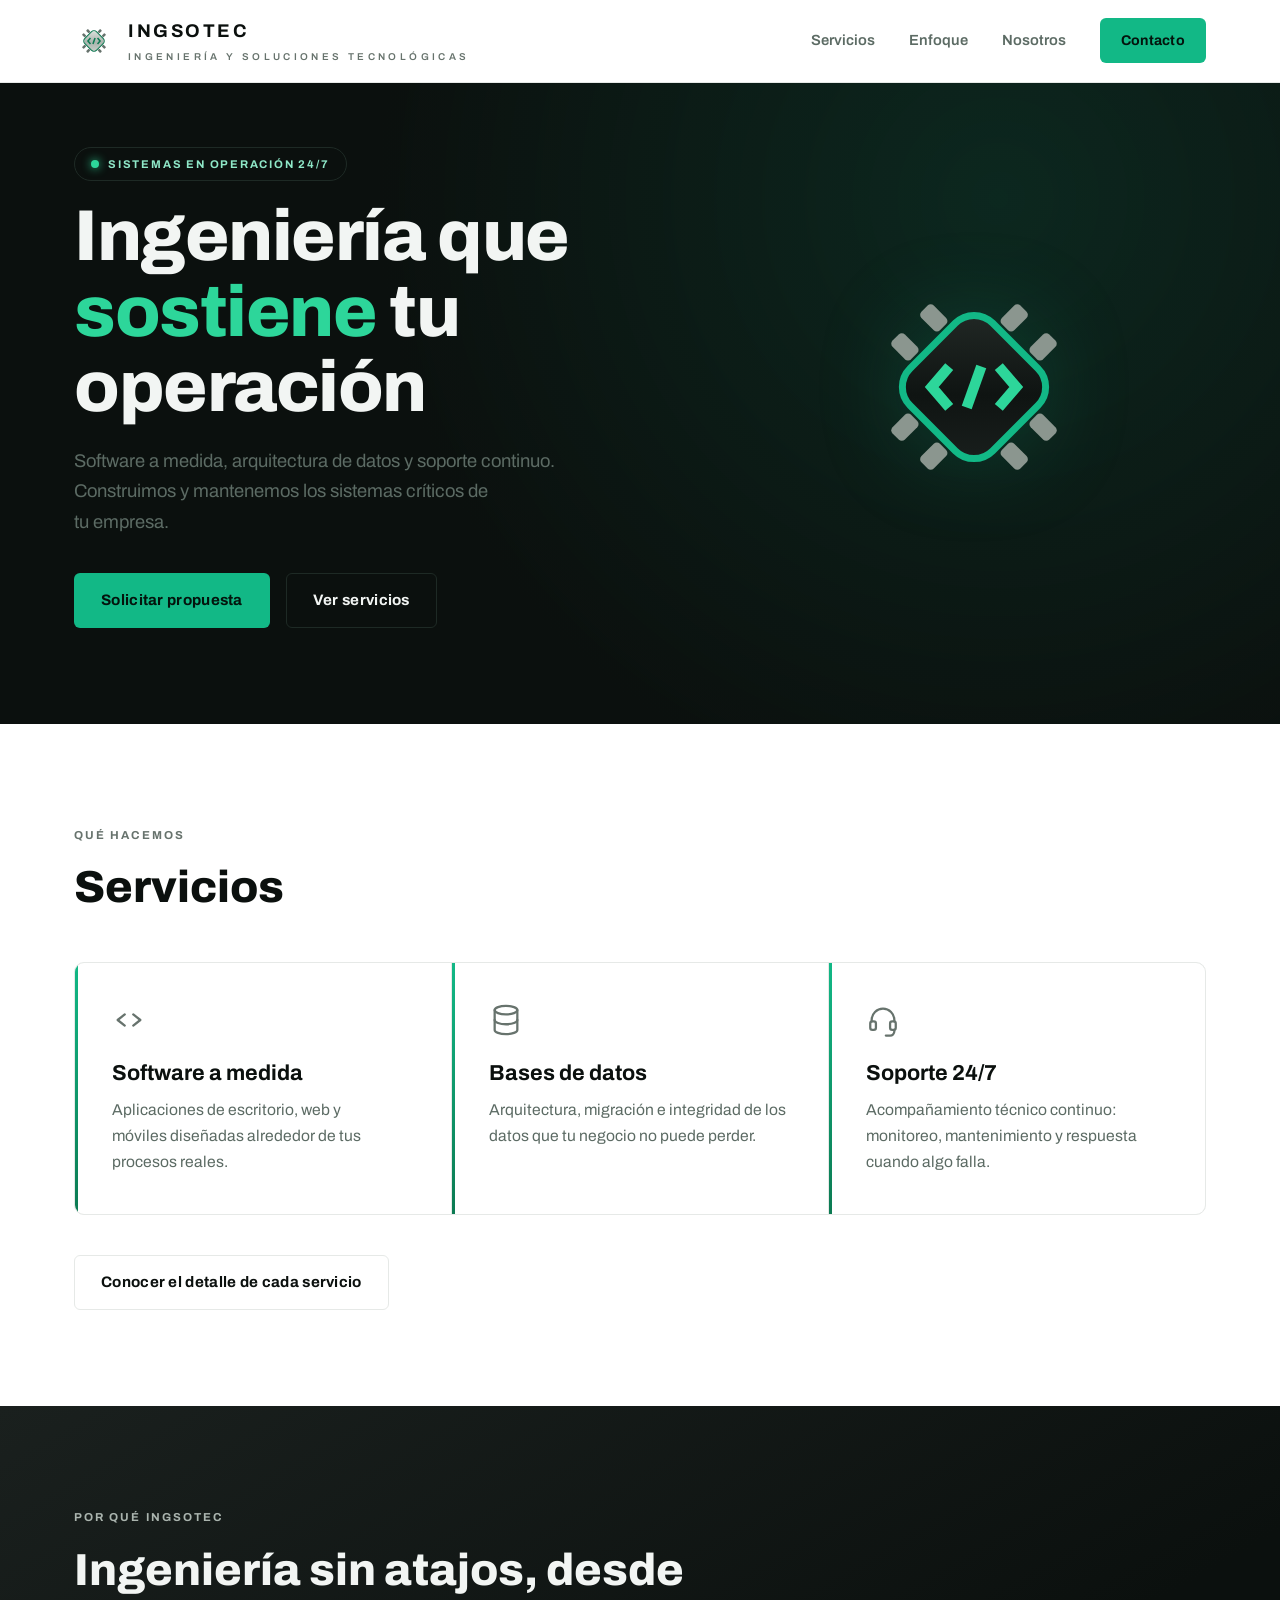
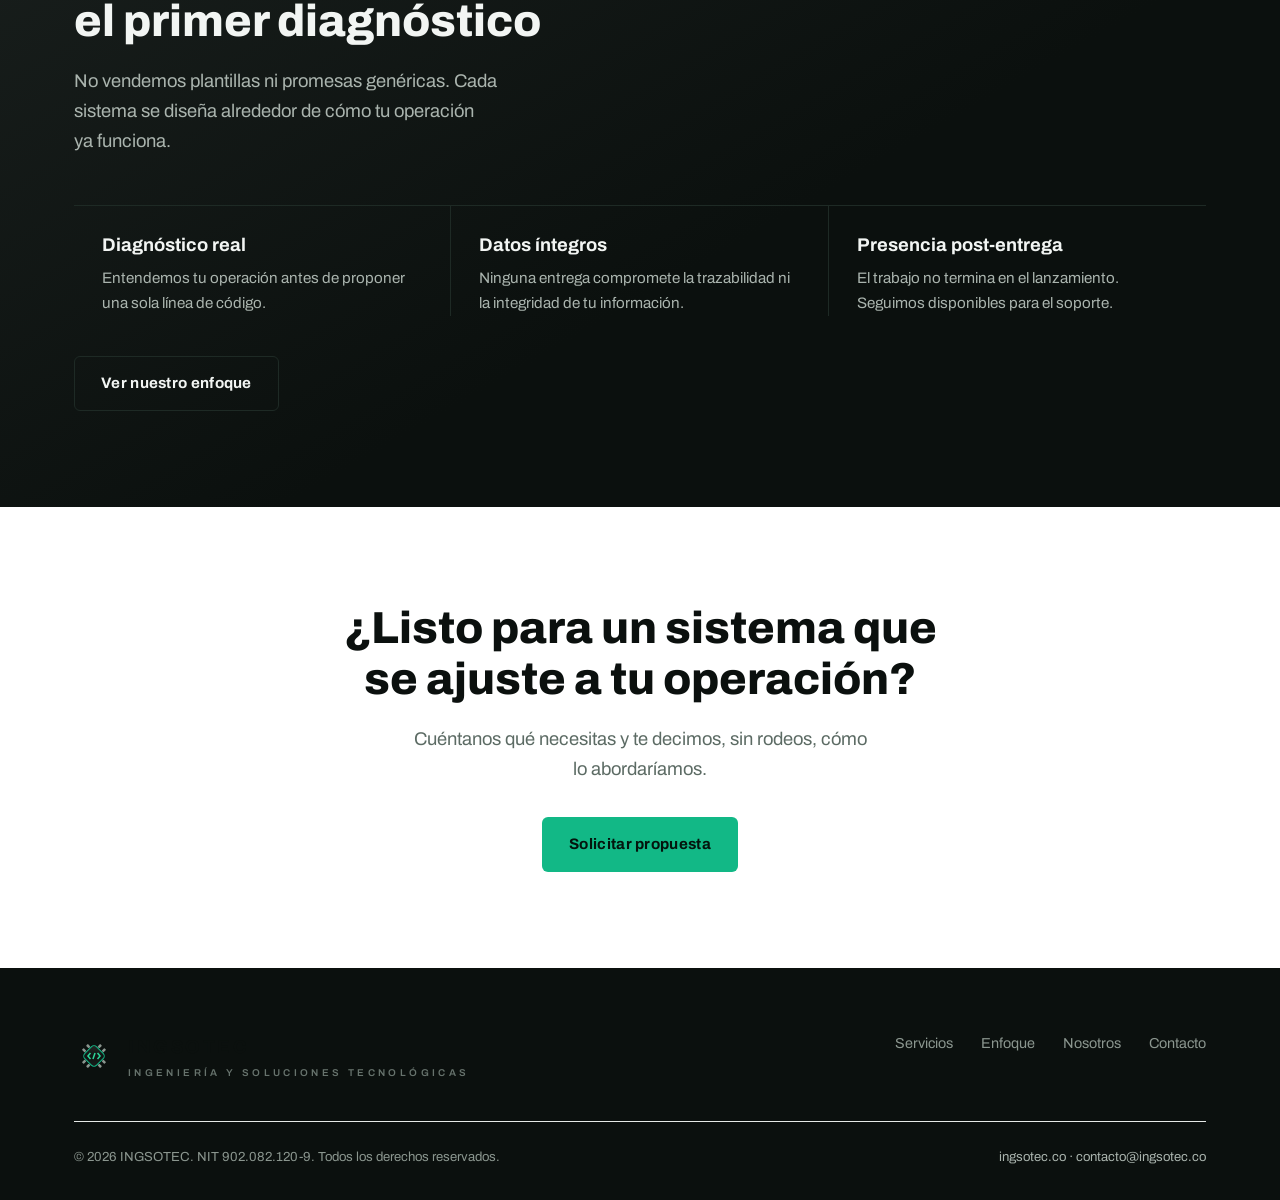
==== index.html @ d018bd36 "Reconstruir sitio siguiendo INGSOTEC-web-brief.md Nuevo hero con isotipo lateral, chip "en vivo", co" ====
<!DOCTYPE html>
<html lang="es">
<head>
<meta charset="UTF-8">
<meta name="viewport" content="width=device-width, initial-scale=1.0">
<title>INGSOTEC — Ingeniería y Soluciones Tecnológicas</title>
<meta name="description" content="INGSOTEC: software a medida, arquitectura de bases de datos y soporte técnico continuo. Ingeniería que sostiene tu operación.">
<link rel="icon" type="image/svg+xml" href="data:image/svg+xml,%3Csvg xmlns='http://www.w3.org/2000/svg' viewBox='0 0 96 96'%3E%3Cg transform='rotate(45 48 48)'%3E%3Cg fill='%2367736d'%3E%3Crect x='38' y='17' width='6' height='9' rx='1.5'/%3E%3Crect x='52' y='17' width='6' height='9' rx='1.5'/%3E%3Crect x='38' y='70' width='6' height='9' rx='1.5'/%3E%3Crect x='52' y='70' width='6' height='9' rx='1.5'/%3E%3Crect x='17' y='38' width='9' height='6' rx='1.5'/%3E%3Crect x='17' y='52' width='9' height='6' rx='1.5'/%3E%3Crect x='70' y='38' width='9' height='6' rx='1.5'/%3E%3Crect x='70' y='52' width='9' height='6' rx='1.5'/%3E%3C/g%3E%3Crect x='28' y='28' width='40' height='40' rx='9' fill='%23aab4ad'/%3E%3C/g%3E%3Cg fill='none' stroke='%230C7A52' stroke-width='4.6' stroke-linecap='butt' stroke-linejoin='miter'%3E%3Cpolyline points='39.5,41 33.5,48 39.5,55'/%3E%3Cpolyline points='56.5,41 62.5,48 56.5,55'/%3E%3Cline x1='50.5' y1='41' x2='45.5' y2='55'/%3E%3C/g%3E%3C/svg%3E">
<link rel="preconnect" href="https://fonts.googleapis.com">
<link rel="preconnect" href="https://fonts.gstatic.com" crossorigin>
<link href="https://fonts.googleapis.com/css2?family=Archivo:wght@400;500;600;700;800;900&display=swap" rel="stylesheet">
<link rel="stylesheet" href="css/styles.css">
<script>document.documentElement.classList.add('js');</script>
</head>
<body>

<header class="site-header">
  <div class="container">
    <a href="index.html" class="brand">
      <svg class="isotipo" viewBox="0 0 96 96" xmlns="http://www.w3.org/2000/svg" role="img" aria-label="INGSOTEC">
        <defs>
          <linearGradient id="ing-body-header" x1="0" y1="0" x2="1" y2="1">
            <stop offset="0" stop-color="#e2e7e3"/>
            <stop offset="0.55" stop-color="#aab4ad"/>
            <stop offset="1" stop-color="#cbd2cc"/>
          </linearGradient>
        </defs>
        <g transform="rotate(45 48 48)">
          <g fill="#67736d">
            <rect x="38" y="17" width="6" height="9" rx="1.5"/><rect x="52" y="17" width="6" height="9" rx="1.5"/>
            <rect x="38" y="70" width="6" height="9" rx="1.5"/><rect x="52" y="70" width="6" height="9" rx="1.5"/>
            <rect x="17" y="38" width="9" height="6" rx="1.5"/><rect x="17" y="52" width="9" height="6" rx="1.5"/>
            <rect x="70" y="38" width="9" height="6" rx="1.5"/><rect x="70" y="52" width="9" height="6" rx="1.5"/>
          </g>
          <rect x="28" y="28" width="40" height="40" rx="9" fill="url(#ing-body-header)"/>
          <rect x="28" y="28" width="40" height="40" rx="9" fill="none" stroke="#0C7A52" stroke-width="2.4"/>
        </g>
        <g fill="none" stroke="#0C7A52" stroke-width="3.6" stroke-linecap="butt" stroke-linejoin="miter">
          <polyline points="39.5,41 33.5,48 39.5,55"/>
          <polyline points="56.5,41 62.5,48 56.5,55"/>
          <line x1="50.5" y1="41" x2="45.5" y2="55"/>
        </g>
      </svg>
      <span class="brand__text">
        <span class="brand__wordmark">INGSOTEC</span>
        <span class="brand__tagline">Ingeniería y Soluciones Tecnológicas</span>
      </span>
    </a>

    <nav class="nav" aria-label="Principal">
      <a href="servicios.html">Servicios</a>
      <a href="enfoque.html">Enfoque</a>
      <a href="nosotros.html">Nosotros</a>
      <a href="contacto.html" class="btn btn--primary">Contacto</a>
    </nav>

    <button class="nav-toggle" aria-label="Abrir menú">
      <span></span><span></span><span></span>
    </button>
  </div>
</header>

<section class="hero section--radial">
  <div class="container hero-split">
    <div class="hero__text">
      <span class="status-chip"><span class="status-dot"></span>Sistemas en operación 24/7</span>

      <h1>Ingeniería que <span class="accent-word">sostiene</span> tu operación</h1>

      <p class="lede">
        Software a medida, arquitectura de datos y soporte continuo. Construimos y mantenemos
        los sistemas críticos de tu empresa.
      </p>

      <div class="actions">
        <a href="contacto.html" class="btn btn--primary">Solicitar propuesta</a>
        <a href="servicios.html" class="btn btn--ghost">Ver servicios</a>
      </div>
    </div>

    <div class="hero__symbol">
      <svg class="isotipo--lg" viewBox="0 0 96 96" xmlns="http://www.w3.org/2000/svg" role="img" aria-label="INGSOTEC">
        <defs>
          <linearGradient id="ing-body-hero" x1="0" y1="0" x2="1" y2="1">
            <stop offset="0" stop-color="#232a27"/>
            <stop offset="0.55" stop-color="#0f1412"/>
            <stop offset="1" stop-color="#1a201e"/>
          </linearGradient>
        </defs>
        <g transform="rotate(45 48 48)">
          <g fill="#8b968f">
            <rect x="38" y="17" width="6" height="9" rx="1.5"/><rect x="52" y="17" width="6" height="9" rx="1.5"/>
            <rect x="38" y="70" width="6" height="9" rx="1.5"/><rect x="52" y="70" width="6" height="9" rx="1.5"/>
            <rect x="17" y="38" width="9" height="6" rx="1.5"/><rect x="17" y="52" width="9" height="6" rx="1.5"/>
            <rect x="70" y="38" width="9" height="6" rx="1.5"/><rect x="70" y="52" width="9" height="6" rx="1.5"/>
          </g>
          <rect x="28" y="28" width="40" height="40" rx="9" fill="url(#ing-body-hero)"/>
          <rect x="28" y="28" width="40" height="40" rx="9" fill="none" stroke="#12B886" stroke-width="2.4"/>
        </g>
        <g fill="none" stroke="#2DD69A" stroke-width="3.6" stroke-linecap="butt" stroke-linejoin="miter">
          <polyline points="39.5,41 33.5,48 39.5,55"/>
          <polyline points="56.5,41 62.5,48 56.5,55"/>
          <line x1="50.5" y1="41" x2="45.5" y2="55"/>
        </g>
      </svg>
    </div>
  </div>
</section>

<section class="section">
  <div class="container">
    <span class="eyebrow reveal">Qué hacemos</span>
    <h2 class="reveal" style="margin-top:14px;">Servicios</h2>

    <div class="grid-3 reveal" style="margin-top:48px;">
      <div class="card card--accent">
        <svg class="icon" viewBox="0 0 24 24" fill="none" stroke-width="1.6" stroke-linecap="round" stroke-linejoin="round">
          <polyline points="9 8 4 12 9 16"/><polyline points="15 8 20 12 15 16"/>
        </svg>
        <h3>Software a medida</h3>
        <p>Aplicaciones de escritorio, web y móviles diseñadas alrededor de tus procesos reales.</p>
      </div>
      <div class="card card--accent">
        <svg class="icon" viewBox="0 0 24 24" fill="none" stroke-width="1.6" stroke-linecap="round" stroke-linejoin="round">
          <ellipse cx="12" cy="5" rx="8" ry="3"/><path d="M4 5v14c0 1.66 3.58 3 8 3s8-1.34 8-3V5"/><path d="M4 12c0 1.66 3.58 3 8 3s8-1.34 8-3"/>
        </svg>
        <h3>Bases de datos</h3>
        <p>Arquitectura, migración e integridad de los datos que tu negocio no puede perder.</p>
      </div>
      <div class="card card--accent">
        <svg class="icon" viewBox="0 0 24 24" fill="none" stroke-width="1.6" stroke-linecap="round" stroke-linejoin="round">
          <path d="M4 13v-1a8 8 0 0 1 16 0v1"/><rect x="3" y="13" width="4" height="6" rx="1.5"/><rect x="17" y="13" width="4" height="6" rx="1.5"/><path d="M20 19v1a3 3 0 0 1-3 3h-3"/>
        </svg>
        <h3>Soporte 24/7</h3>
        <p>Acompañamiento técnico continuo: monitoreo, mantenimiento y respuesta cuando algo falla.</p>
      </div>
    </div>

    <div style="margin-top:40px;">
      <a href="servicios.html" class="btn btn--ghost" style="border-color:var(--line);color:var(--text-on-light);">Conocer el detalle de cada servicio</a>
    </div>
  </div>
</section>

<section class="section section--dark">
  <div class="container">
    <span class="eyebrow reveal">Por qué INGSOTEC</span>
    <h2 class="reveal" style="margin-top:14px;max-width:22ch;">Ingeniería sin atajos, desde el primer diagnóstico</h2>
    <p class="lede reveal" style="margin-top:18px;">
      No vendemos plantillas ni promesas genéricas. Cada sistema se diseña alrededor de cómo tu
      operación ya funciona.
    </p>

    <div class="value-row reveal">
      <div class="value-item">
        <h3>Diagnóstico real</h3>
        <p>Entendemos tu operación antes de proponer una sola línea de código.</p>
      </div>
      <div class="value-item">
        <h3>Datos íntegros</h3>
        <p>Ninguna entrega compromete la trazabilidad ni la integridad de tu información.</p>
      </div>
      <div class="value-item">
        <h3>Presencia post-entrega</h3>
        <p>El trabajo no termina en el lanzamiento. Seguimos disponibles para el soporte.</p>
      </div>
    </div>

    <div style="margin-top:40px;">
      <a href="enfoque.html" class="btn btn--ghost">Ver nuestro enfoque</a>
    </div>
  </div>
</section>

<section class="section" style="text-align:center;">
  <div class="container">
    <h2 style="max-width:22ch;margin:0 auto;">¿Listo para un sistema que se ajuste a tu operación?</h2>
    <p class="lede" style="margin:18px auto 32px;text-align:center;">Cuéntanos qué necesitas y te decimos, sin rodeos, cómo lo abordaríamos.</p>
    <a href="contacto.html" class="btn btn--primary">Solicitar propuesta</a>
  </div>
</section>

<footer class="site-footer">
  <div class="container">
    <div class="footer-top">
      <a href="index.html" class="brand">
        <svg class="isotipo" viewBox="0 0 96 96" xmlns="http://www.w3.org/2000/svg" role="img" aria-label="INGSOTEC">
          <defs>
            <linearGradient id="ing-body-footer" x1="0" y1="0" x2="1" y2="1">
              <stop offset="0" stop-color="#232a27"/>
              <stop offset="0.55" stop-color="#0f1412"/>
              <stop offset="1" stop-color="#1a201e"/>
            </linearGradient>
          </defs>
          <g transform="rotate(45 48 48)">
            <g fill="#8b968f">
              <rect x="38" y="17" width="6" height="9" rx="1.5"/><rect x="52" y="17" width="6" height="9" rx="1.5"/>
              <rect x="38" y="70" width="6" height="9" rx="1.5"/><rect x="52" y="70" width="6" height="9" rx="1.5"/>
              <rect x="17" y="38" width="9" height="6" rx="1.5"/><rect x="17" y="52" width="9" height="6" rx="1.5"/>
              <rect x="70" y="38" width="9" height="6" rx="1.5"/><rect x="70" y="52" width="9" height="6" rx="1.5"/>
            </g>
            <rect x="28" y="28" width="40" height="40" rx="9" fill="url(#ing-body-footer)"/>
            <rect x="28" y="28" width="40" height="40" rx="9" fill="none" stroke="#12B886" stroke-width="2.4"/>
          </g>
          <g fill="none" stroke="#2DD69A" stroke-width="3.6" stroke-linecap="butt" stroke-linejoin="miter">
            <polyline points="39.5,41 33.5,48 39.5,55"/>
            <polyline points="56.5,41 62.5,48 56.5,55"/>
            <line x1="50.5" y1="41" x2="45.5" y2="55"/>
          </g>
        </svg>
        <span class="brand__text">
          <span class="brand__wordmark">INGSOTEC</span>
          <span class="brand__tagline">Ingeniería y Soluciones Tecnológicas</span>
        </span>
      </a>

      <nav class="footer-nav" aria-label="Footer">
        <a href="servicios.html">Servicios</a>
        <a href="enfoque.html">Enfoque</a>
        <a href="nosotros.html">Nosotros</a>
        <a href="contacto.html">Contacto</a>
      </nav>
    </div>
    <hr class="hairline">
    <div class="footer-bottom">
      <span class="footer-legal">© 2026 INGSOTEC. NIT 902.082.120-9. Todos los derechos reservados.</span>
      <span>ingsotec.co · contacto@ingsotec.co</span>
    </div>
  </div>
</footer>

<script src="js/main.js"></script>
</body>
</html>
---- css/styles.css ----
/* ==========================================================================
   INGSOTEC — Design system (basado en INGSOTEC-web-brief.md, variante Esmeralda)
   ========================================================================== */

:root {
  /* Esmeralda (acento) */
  --em-deep: #0C7A52;   /* acento sobre fondos claros/plata */
  --em-base: #12B886;   /* acento principal, botones, keyline */
  --em-bright: #2DD69A; /* código </> y highlights sobre oscuro */
  --em-soft: #8FE8C8;   /* labels/tagline sobre oscuro, hover */

  /* Grafito enfriado + acero */
  --ink-900: #0b100e;   /* negro base (verde-negro) */
  --ink-850: #0f1412;
  --ink-800: #1a201e;
  --ink-750: #1c2422;   /* derivado, para bordes/tarjetas intermedias */
  --steel-600: #565c63;
  --steel-500: #67736d; /* texto secundario sobre claro */
  --steel-300: #8b968f;
  --steel-200: #aab4ae; /* plata */

  --paper: #f2f5f3;     /* fondo claro / bloques */
  --paper-2: #e9edeb;
  --paper-white: #ffffff;
  --line: #e6e9e7;      /* bordes claros */
  --line-dark: #1e2a25; /* hairlines sobre oscuro */

  /* Texto */
  --text-on-dark: #f2f5f3;
  --text-on-dark-muted: #aab4ae;
  --text-on-light: #0b100e;
  --text-on-light-muted: #5c6b64;

  --container: 1180px;
}

* { box-sizing: border-box; }
html { scroll-behavior: smooth; overflow-x: hidden; }

body {
  margin: 0;
  overflow-x: hidden;
  font-family: 'Archivo', system-ui, sans-serif;
  color: var(--text-on-light);
  background: var(--paper-white);
  font-size: 1.0625rem;
  line-height: 1.65;
  -webkit-font-smoothing: antialiased;
}

img, svg { display: block; max-width: 100%; }

p, h1, h2, h3, h4 { text-wrap: pretty; margin: 0; }

a { color: inherit; text-decoration: none; }

.container {
  max-width: var(--container);
  margin: 0 auto;
  padding: 0 24px;
}

/* ---------- Tipografía ---------- */

h1, .h1 {
  font-weight: 800;
  font-size: clamp(2.8rem, 6vw, 4.5rem);
  letter-spacing: -0.02em;
  line-height: 1.05;
}

h2, .h2 {
  font-weight: 800;
  font-size: clamp(1.8rem, 4vw, 2.8rem);
  letter-spacing: 0;
  line-height: 1.15;
}

h3, .h3 {
  font-weight: 700;
  font-size: 1.35rem;
  line-height: 1.3;
}

.eyebrow {
  font-weight: 700;
  font-size: 0.72rem;
  letter-spacing: 0.18em;
  text-transform: uppercase;
  color: var(--steel-500);
}

.section--dark .eyebrow { color: var(--text-on-dark-muted); }

.lede {
  font-size: 1.15rem;
  color: var(--text-on-light-muted);
  max-width: 44ch;
}

.section--dark .lede { color: var(--steel-200); }

.accent-word { color: var(--em-bright); }

/* Chip "en vivo" (hero) */
.status-chip {
  display: inline-flex;
  align-items: center;
  gap: 9px;
  padding: 7px 16px;
  border: 1px solid var(--line-dark);
  border-radius: 999px;
  font-weight: 700;
  font-size: 0.7rem;
  letter-spacing: 0.16em;
  text-transform: uppercase;
  color: var(--em-soft);
}

.status-dot {
  width: 8px;
  height: 8px;
  border-radius: 50%;
  background: var(--em-bright);
  box-shadow: 0 0 10px var(--em-bright);
  flex-shrink: 0;
}

/* ---------- Botones ---------- */

.btn {
  display: inline-flex;
  align-items: center;
  gap: 10px;
  font-weight: 700;
  font-size: 0.95rem;
  letter-spacing: 0.02em;
  padding: 14px 26px;
  border-radius: 6px;
  border: 1px solid transparent;
  cursor: pointer;
  transition: transform .15s ease, opacity .15s ease, background .15s ease;
}

.btn:hover { transform: translateY(-1px); }

.btn--primary {
  background: var(--em-base);
  color: #04140d;
}

.btn--primary:hover { background: var(--em-bright); }

.btn--ghost {
  background: transparent;
  border-color: var(--line-dark);
  color: var(--text-on-dark);
}

.section:not(.section--dark):not(.section--radial) .btn--ghost {
  border-color: var(--line);
  color: var(--text-on-light);
}

/* ---------- Logo / isotipo ---------- */

.brand {
  display: flex;
  align-items: center;
  gap: 14px;
}

.brand__text {
  display: flex;
  flex-direction: column;
  gap: 3px;
}

.brand__wordmark {
  font-weight: 700;
  font-size: 1.15rem;
  letter-spacing: 0.14em;
  text-transform: uppercase;
  color: var(--text-on-light);
}

.section--dark .brand__wordmark { color: var(--text-on-dark); }

.brand__tagline {
  font-weight: 600;
  font-size: 0.62rem;
  letter-spacing: 0.34em;
  text-transform: uppercase;
  color: var(--steel-500);
}

.section--dark .brand__tagline { color: var(--text-on-dark-muted); }

.brand .isotipo { width: 40px; height: 40px; }

/* Tagline con reglas laterales (hero centrado) */
.tagline-rule {
  display: flex;
  align-items: center;
  justify-content: center;
  gap: 22px;
  margin: 18px 0;
}

.tagline-rule__line {
  height: 1px;
  width: 46px;
  background: var(--line-dark);
}

.tagline-rule__text {
  font-weight: 600;
  font-size: 0.7rem;
  letter-spacing: 0.34em;
  text-transform: uppercase;
  color: var(--steel-500);
}

.section--dark .tagline-rule__text { color: var(--steel-300); }

/* ---------- Header ---------- */

.site-header {
  position: sticky;
  top: 0;
  z-index: 20;
  background: rgba(255, 255, 255, 0.86);
  backdrop-filter: blur(10px);
  border-bottom: 1px solid var(--line);
}

.site-header .container {
  display: flex;
  align-items: center;
  justify-content: space-between;
  padding-top: 16px;
  padding-bottom: 16px;
}

.brand { min-width: 0; }
.brand .isotipo { flex-shrink: 0; }
.brand__text { min-width: 0; }
.nav-toggle { flex-shrink: 0; }

.nav {
  display: flex;
  align-items: center;
  gap: 34px;
}

.nav a:not(.btn) {
  font-weight: 600;
  font-size: 0.92rem;
  color: var(--text-on-light-muted);
  padding: 6px 0;
  border-bottom: 2px solid transparent;
}

.nav a:not(.btn):hover,
.nav a[aria-current="page"]:not(.btn) {
  color: var(--text-on-light);
  border-bottom-color: var(--em-deep);
}

.nav .btn--primary { padding: 10px 20px; font-size: 0.88rem; }

.nav-toggle {
  display: none;
  background: none;
  border: none;
  cursor: pointer;
  padding: 8px;
}

.nav-toggle span {
  display: block;
  width: 22px;
  height: 2px;
  background: var(--text-on-light);
  margin: 5px 0;
}

/* ---------- Secciones ---------- */

.section {
  padding: 96px 0;
}

.section--tight { padding: 64px 0; }

.section--alt { background: var(--paper); }

.section--dark {
  background: linear-gradient(150deg, var(--ink-800) 0%, var(--ink-900) 60%);
  color: var(--text-on-dark);
}

.section--radial {
  background: radial-gradient(circle at 78% 18%, rgba(18, 184, 134, 0.14) 0%, var(--ink-900) 55%), var(--ink-900);
  color: var(--text-on-dark);
}

.hairline {
  border: none;
  border-top: 1px solid var(--line);
  margin: 0;
}

.section--dark .hairline,
.section--radial .hairline { border-top-color: var(--line-dark); }

/* ---------- Hero (split: texto + isotipo) ---------- */

.hero {
  padding: 64px 0 96px;
  position: relative;
}

.hero-split {
  display: grid;
  grid-template-columns: 1.15fr 0.85fr;
  align-items: center;
  gap: 40px;
}

.hero-split .hero__text { text-align: left; }

.hero-split h1 {
  color: var(--text-on-dark);
  margin: 18px 0 20px;
  max-width: 14ch;
}

.hero-split .lede {
  max-width: 46ch;
}

.hero .actions {
  display: flex;
  gap: 16px;
  flex-wrap: wrap;
  margin-top: 36px;
}

.hero__symbol {
  display: flex;
  justify-content: center;
}

.hero__symbol .isotipo--lg {
  width: min(280px, 100%);
  height: auto;
  filter: drop-shadow(0 0 40px rgba(18, 184, 134, 0.18));
}

/* Hero centrado (páginas internas) */
.hero--page {
  padding: 72px 0 64px;
  text-align: center;
}

.hero--page .isotipo--lg { width: 60px; height: 60px; margin: 0 auto 20px; }
.hero--page h1 { color: var(--text-on-dark); margin: 8px auto 20px; max-width: 16ch; }
.hero--page .lede { margin: 0 auto; max-width: 46ch; }

/* ---------- Grid / Cards ---------- */

.grid-3 {
  display: grid;
  grid-template-columns: repeat(3, 1fr);
  gap: 1px;
  background: var(--line);
  border: 1px solid var(--line);
  border-radius: 10px;
  overflow: hidden;
}

.section--dark .grid-3,
.section--radial .grid-3 {
  background: var(--line-dark);
  border-color: var(--line-dark);
}

.card {
  background: var(--paper-white);
  padding: 40px 34px;
  position: relative;
}

.section--dark .card,
.section--radial .card { background: var(--ink-850); }

.card--accent {
  border-left: 3px solid transparent;
  border-image: linear-gradient(180deg, var(--em-base), var(--em-deep)) 1;
}

.card .icon {
  width: 34px;
  height: 34px;
  margin-bottom: 22px;
  stroke: var(--steel-500);
}

.section--dark .card .icon,
.section--radial .card .icon { stroke: var(--steel-200); }

.card h3 { margin-bottom: 10px; }

.card p {
  color: var(--text-on-light-muted);
  font-size: 0.98rem;
}

.section--dark .card p,
.section--radial .card p { color: var(--steel-200); }

.card ul {
  list-style: none;
  margin: 18px 0 0;
  padding: 0;
  display: flex;
  flex-direction: column;
  gap: 9px;
}

.card ul li {
  font-size: 0.92rem;
  color: var(--text-on-light-muted);
  padding-left: 18px;
  position: relative;
}

.section--dark .card ul li,
.section--radial .card ul li { color: var(--steel-200); }

.card ul li::before {
  content: "";
  position: absolute;
  left: 0;
  top: 0.55em;
  width: 6px;
  height: 1px;
  background: var(--steel-500);
}

/* ---------- Stats / valores (cualitativos, sin cifras inventadas) ---------- */

.value-row {
  display: grid;
  grid-template-columns: repeat(3, 1fr);
  gap: 0;
  margin-top: 48px;
  border-top: 1px solid var(--line-dark);
}

.value-item {
  padding: 28px 28px 0;
  border-right: 1px solid var(--line-dark);
}

.value-item:last-child { border-right: none; }

.value-item h3 { color: var(--text-on-dark); font-size: 1.15rem; margin-bottom: 8px; }
.value-item p { color: var(--steel-200); font-size: 0.95rem; }

.stats-grid {
  display: grid;
  grid-template-columns: repeat(3, 1fr);
  gap: 32px;
  margin-top: 48px;
}

.stat { text-align: center; }

.stat__number {
  font-weight: 800;
  font-size: clamp(2.2rem, 5vw, 3.2rem);
  letter-spacing: -0.01em;
  line-height: 1;
  color: var(--text-on-light);
}

.section--dark .stat__number,
.section--radial .stat__number { color: var(--text-on-dark); }

.stat__label {
  margin-top: 10px;
  font-weight: 600;
  font-size: 0.85rem;
  color: var(--text-on-light-muted);
}

.section--dark .stat__label,
.section--radial .stat__label { color: var(--steel-200); }

.tag-row {
  display: flex;
  flex-wrap: wrap;
  gap: 10px;
  margin-top: 20px;
}

.tag {
  font-weight: 600;
  font-size: 0.8rem;
  padding: 7px 14px;
  border-radius: 999px;
  border: 1px solid var(--line);
  color: var(--text-on-light-muted);
}

.section--dark .tag,
.section--radial .tag {
  border-color: var(--line-dark);
  color: var(--steel-200);
}

/* ---------- Browser frame (capturas de producto) ---------- */

.browser-frame {
  border-radius: 12px;
  overflow: hidden;
  background: var(--ink-800);
  border: 1px solid var(--ink-750);
  box-shadow: 0 24px 60px rgba(11, 16, 14, 0.35);
}

.browser-frame__bar {
  display: flex;
  align-items: center;
  gap: 7px;
  padding: 12px 16px;
  background: var(--ink-750);
  border-bottom: 1px solid var(--line-dark);
}

.browser-frame__dot {
  width: 10px;
  height: 10px;
  border-radius: 50%;
  background: var(--steel-600);
}

.browser-frame img {
  display: block;
  width: 100%;
}

.showcase-hero {
  margin-top: 44px;
}

/* ---------- Feature rows (alternado imagen/texto) ---------- */

.feature-row {
  display: grid;
  grid-template-columns: 1.05fr 0.95fr;
  gap: 56px;
  align-items: center;
  padding: 56px 0;
}

.feature-row:not(:last-child) {
  border-bottom: 1px solid var(--line);
}

.section--dark .feature-row:not(:last-child) { border-bottom-color: var(--line-dark); }

.feature-row--reverse { grid-template-columns: 0.95fr 1.05fr; }
.feature-row--reverse .feature-row__media { order: 2; }
.feature-row--reverse .feature-row__text { order: 1; }

.feature-row__text h3 { font-size: 1.5rem; font-weight: 800; margin-bottom: 14px; }
.feature-row__text p { color: var(--text-on-light-muted); max-width: 46ch; }

/* ---------- Reveal on scroll ---------- */

.reveal {
  transition: opacity 0.7s ease, transform 0.7s ease;
}

/* Solo se oculta si JS confirmó que puede revelarlo; sin JS, el contenido es visible desde el inicio. */
.js .reveal {
  opacity: 0;
  transform: translateY(22px);
}

.reveal.is-visible {
  opacity: 1;
  transform: translateY(0);
}

@media (max-width: 860px) {
  .feature-row,
  .feature-row--reverse {
    grid-template-columns: 1fr;
    gap: 24px;
    padding: 40px 0;
  }
  .feature-row--reverse .feature-row__media,
  .feature-row--reverse .feature-row__text { order: initial; }
}

/* ---------- Timeline / Enfoque ---------- */

.timeline {
  display: grid;
  grid-template-columns: repeat(4, 1fr);
  gap: 28px;
  counter-reset: step;
  margin-top: 56px;
}

.timeline__step {
  position: relative;
  padding-top: 28px;
  border-top: 1px solid var(--line-dark);
}

.timeline__num {
  font-weight: 800;
  font-size: 0.85rem;
  letter-spacing: 0.08em;
  color: var(--steel-300);
  display: block;
  margin-bottom: 14px;
}

.timeline__step h3 { color: var(--text-on-dark); margin-bottom: 8px; }
.timeline__step p { color: var(--steel-200); font-size: 0.95rem; }

/* ---------- Contacto ---------- */

.contact-grid {
  display: grid;
  grid-template-columns: 1.1fr 0.9fr;
  gap: 0;
  border: 1px solid var(--line-dark);
  border-radius: 14px;
  overflow: hidden;
}

.contact-card {
  background: radial-gradient(circle at 78% 18%, rgba(18, 184, 134, 0.14) 0%, var(--ink-900) 55%), var(--ink-900);
  padding: 56px 48px;
  color: var(--text-on-dark);
  position: relative;
}

.contact-card__name { font-weight: 800; font-size: 1.6rem; margin-bottom: 6px; }
.contact-card__role {
  font-weight: 600;
  font-size: 0.82rem;
  letter-spacing: 0.14em;
  text-transform: uppercase;
  color: var(--steel-300);
  margin-bottom: 28px;
}

.contact-card hr { margin: 28px 0; }

.contact-line {
  display: flex;
  align-items: center;
  gap: 12px;
  font-weight: 600;
  color: #e8eaec;
  margin-bottom: 14px;
  font-size: 1rem;
}

.contact-line svg { width: 18px; height: 18px; stroke: var(--steel-300); flex-shrink: 0; }

.contact-card__services {
  margin-top: 28px;
  font-weight: 600;
  font-size: 0.72rem;
  letter-spacing: 0.26em;
  text-transform: uppercase;
  color: var(--steel-500);
}

.contact-form-wrap {
  background: var(--paper);
  padding: 56px 48px;
}

.field { margin-bottom: 20px; }
.field label {
  display: block;
  font-weight: 700;
  font-size: 0.78rem;
  letter-spacing: 0.06em;
  text-transform: uppercase;
  color: var(--text-on-light-muted);
  margin-bottom: 8px;
}

.field input,
.field textarea {
  width: 100%;
  border: 1px solid var(--line);
  border-radius: 6px;
  padding: 12px 14px;
  font: inherit;
  font-size: 0.95rem;
  background: var(--paper-white);
  color: var(--text-on-light);
}

.field input:focus,
.field textarea:focus {
  outline: none;
  border-color: var(--em-base);
}

.field textarea { resize: vertical; min-height: 110px; }

/* ---------- Footer ---------- */

.site-footer {
  background: var(--ink-900);
  color: var(--text-on-dark-muted);
  padding: 64px 0 32px;
}

.footer-top {
  display: flex;
  justify-content: space-between;
  align-items: flex-start;
  flex-wrap: wrap;
  gap: 40px;
  padding-bottom: 40px;
}

.footer-nav {
  display: flex;
  gap: 28px;
  flex-wrap: wrap;
}

.footer-nav a {
  font-size: 0.9rem;
  color: var(--steel-300);
}

.footer-nav a:hover { color: var(--em-soft); }

.footer-bottom {
  display: flex;
  justify-content: space-between;
  padding-top: 24px;
  font-size: 0.82rem;
  flex-wrap: wrap;
  gap: 12px;
}

.footer-bottom .footer-legal {
  color: var(--steel-300);
}

/* ---------- Responsive ---------- */

@media (max-width: 860px) {
  .grid-3 { grid-template-columns: 1fr; }
  .stats-grid { grid-template-columns: 1fr; gap: 40px; }
  .value-row { grid-template-columns: 1fr; }
  .value-item { border-right: none; border-bottom: 1px solid var(--line-dark); padding-bottom: 24px; }
  .value-item:last-child { border-bottom: none; }
  .timeline { grid-template-columns: repeat(2, 1fr); }
  .contact-grid { grid-template-columns: 1fr; }
  .hero-split { grid-template-columns: 1fr; text-align: center; }
  .hero-split .hero__text { text-align: center; order: 2; }
  .hero-split .hero__symbol { order: 1; margin-bottom: 12px; }
  .hero-split h1 { max-width: none; margin-left: auto; margin-right: auto; }
  .hero-split .lede { margin-left: auto; margin-right: auto; }
  .hero-split .actions { justify-content: center; }
  .hero__symbol .isotipo--lg { width: 140px; }
  .nav { display: none; }
  .nav-toggle { display: block; }
  .site-header.is-open .nav {
    display: flex;
    position: absolute;
    top: 100%;
    left: 0;
    right: 0;
    background: var(--paper-white);
    flex-direction: column;
    align-items: flex-start;
    padding: 20px 24px;
    border-bottom: 1px solid var(--line);
    gap: 18px;
  }
  .site-header.is-open .nav .btn--primary { align-self: flex-start; }
}

@media (max-width: 560px) {
  .timeline { grid-template-columns: 1fr; }
  .contact-card, .contact-form-wrap { padding: 40px 28px; }
  .tagline-rule { gap: 10px; }
  .tagline-rule__line { width: 18px; }
  .tagline-rule__text { font-size: 0.56rem; letter-spacing: 0.16em; }
}
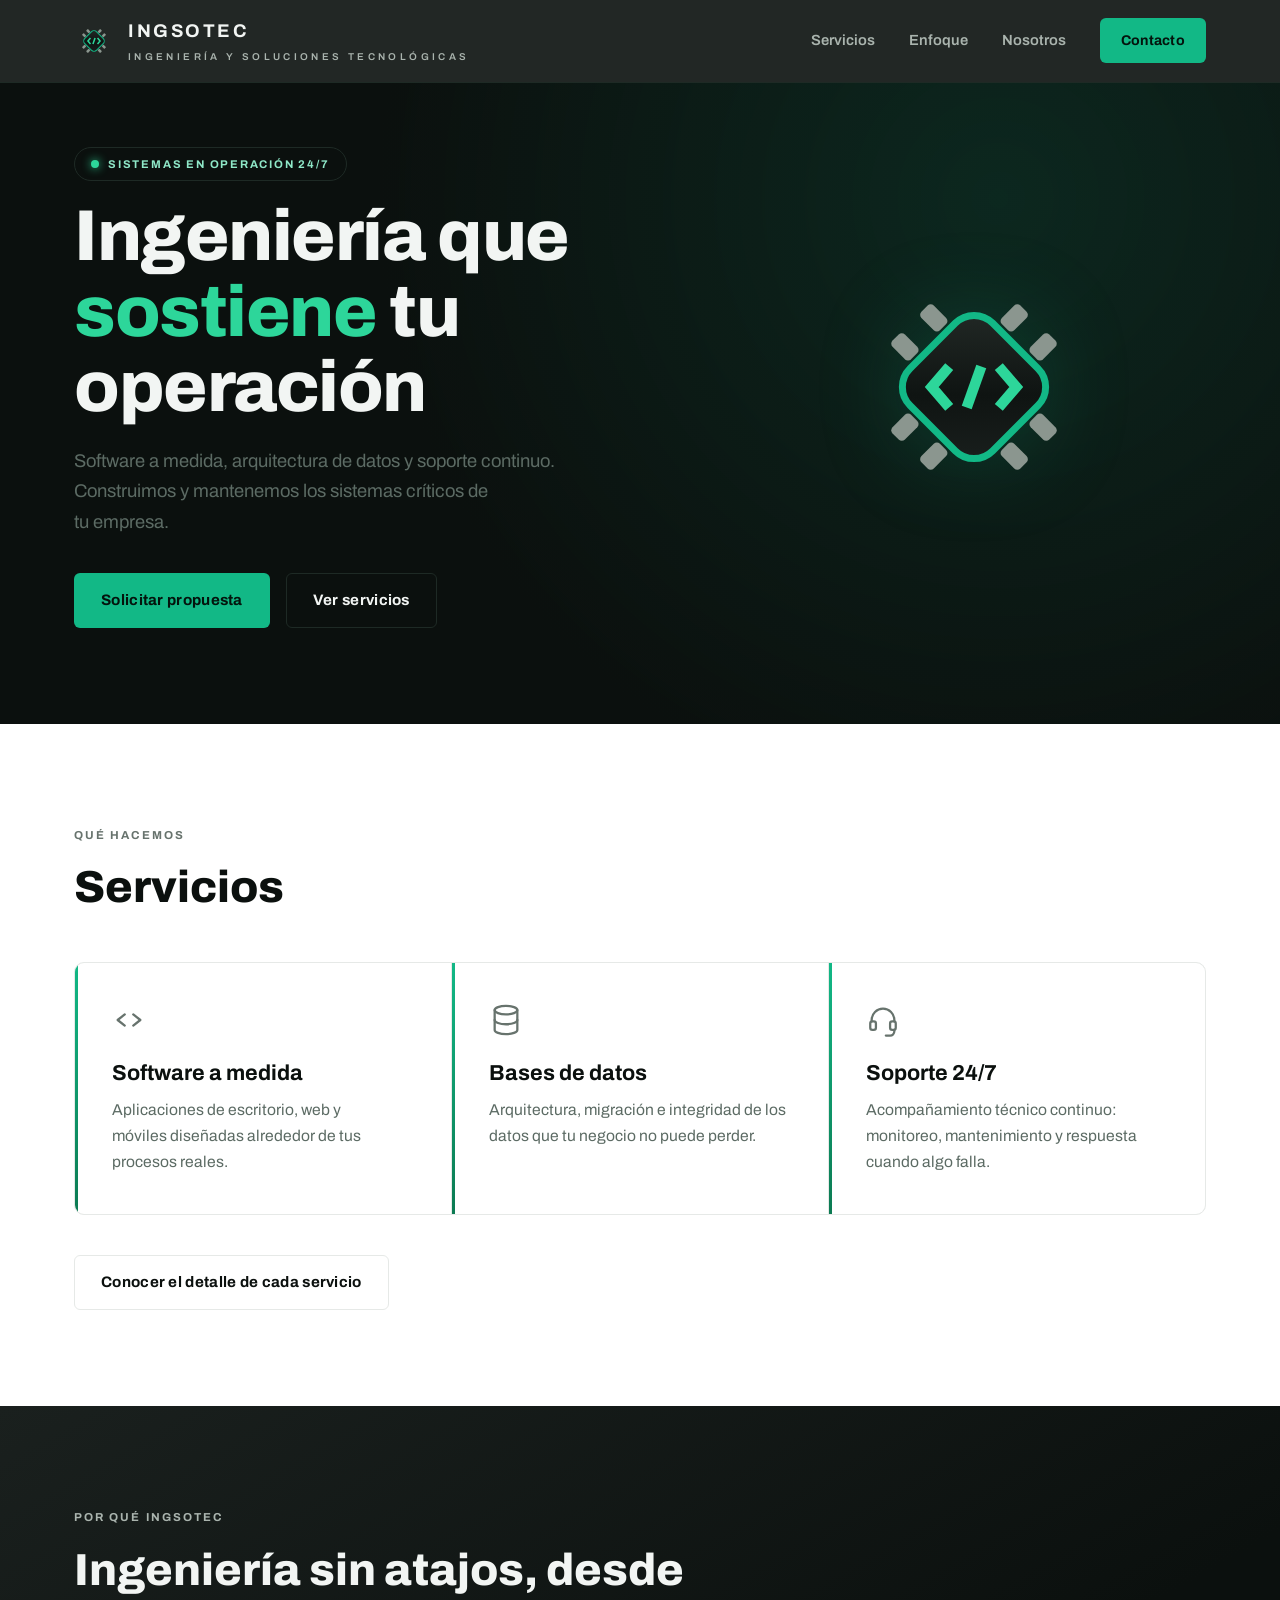
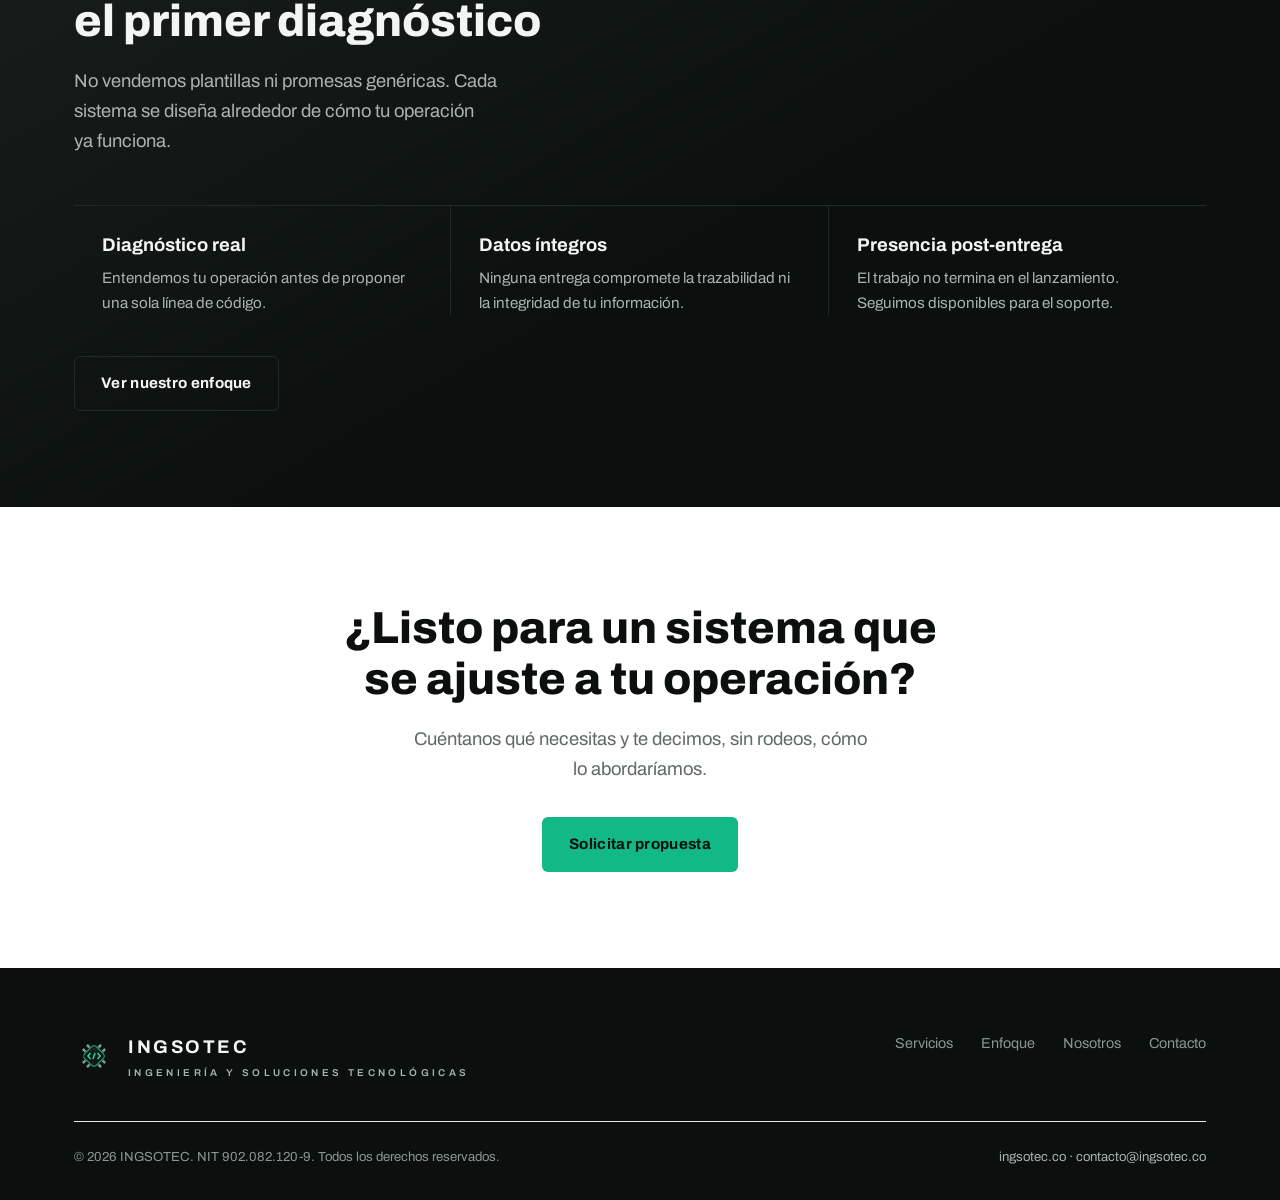
==== commit 4d8deb64: "Header negro + isotipo principal (verde, plateado y negro) El header pasa de fondo claro a negro tra" ====
--- a/index.html
+++ b/index.html
@@ -20,22 +20,22 @@
       <svg class="isotipo" viewBox="0 0 96 96" xmlns="http://www.w3.org/2000/svg" role="img" aria-label="INGSOTEC">
         <defs>
           <linearGradient id="ing-body-header" x1="0" y1="0" x2="1" y2="1">
-            <stop offset="0" stop-color="#e2e7e3"/>
-            <stop offset="0.55" stop-color="#aab4ad"/>
-            <stop offset="1" stop-color="#cbd2cc"/>
+            <stop offset="0" stop-color="#232a27"/>
+            <stop offset="0.55" stop-color="#0f1412"/>
+            <stop offset="1" stop-color="#1a201e"/>
           </linearGradient>
         </defs>
         <g transform="rotate(45 48 48)">
-          <g fill="#67736d">
+          <g fill="#8b968f">
             <rect x="38" y="17" width="6" height="9" rx="1.5"/><rect x="52" y="17" width="6" height="9" rx="1.5"/>
             <rect x="38" y="70" width="6" height="9" rx="1.5"/><rect x="52" y="70" width="6" height="9" rx="1.5"/>
             <rect x="17" y="38" width="9" height="6" rx="1.5"/><rect x="17" y="52" width="9" height="6" rx="1.5"/>
             <rect x="70" y="38" width="9" height="6" rx="1.5"/><rect x="70" y="52" width="9" height="6" rx="1.5"/>
           </g>
           <rect x="28" y="28" width="40" height="40" rx="9" fill="url(#ing-body-header)"/>
-          <rect x="28" y="28" width="40" height="40" rx="9" fill="none" stroke="#0C7A52" stroke-width="2.4"/>
-        </g>
-        <g fill="none" stroke="#0C7A52" stroke-width="3.6" stroke-linecap="butt" stroke-linejoin="miter">
+          <rect x="28" y="28" width="40" height="40" rx="9" fill="none" stroke="#12B886" stroke-width="2.4"/>
+        </g>
+        <g fill="none" stroke="#2DD69A" stroke-width="3.6" stroke-linecap="butt" stroke-linejoin="miter">
           <polyline points="39.5,41 33.5,48 39.5,55"/>
           <polyline points="56.5,41 62.5,48 56.5,55"/>
           <line x1="50.5" y1="41" x2="45.5" y2="55"/>
--- a/css/styles.css
+++ b/css/styles.css
@@ -181,20 +181,16 @@
   font-size: 1.15rem;
   letter-spacing: 0.14em;
   text-transform: uppercase;
-  color: var(--text-on-light);
-}
-
-.section--dark .brand__wordmark { color: var(--text-on-dark); }
+  color: var(--text-on-dark);
+}
 
 .brand__tagline {
   font-weight: 600;
   font-size: 0.62rem;
   letter-spacing: 0.34em;
   text-transform: uppercase;
-  color: var(--steel-500);
-}
-
-.section--dark .brand__tagline { color: var(--text-on-dark-muted); }
+  color: var(--text-on-dark-muted);
+}
 
 .brand .isotipo { width: 40px; height: 40px; }
 
@@ -218,10 +214,8 @@
   font-size: 0.7rem;
   letter-spacing: 0.34em;
   text-transform: uppercase;
-  color: var(--steel-500);
-}
-
-.section--dark .tagline-rule__text { color: var(--steel-300); }
+  color: var(--steel-300);
+}
 
 /* ---------- Header ---------- */
 
@@ -229,9 +223,9 @@
   position: sticky;
   top: 0;
   z-index: 20;
-  background: rgba(255, 255, 255, 0.86);
+  background: rgba(11, 16, 14, 0.9);
   backdrop-filter: blur(10px);
-  border-bottom: 1px solid var(--line);
+  border-bottom: 1px solid var(--line-dark);
 }
 
 .site-header .container {
@@ -256,15 +250,15 @@
 .nav a:not(.btn) {
   font-weight: 600;
   font-size: 0.92rem;
-  color: var(--text-on-light-muted);
+  color: var(--steel-200);
   padding: 6px 0;
   border-bottom: 2px solid transparent;
 }
 
 .nav a:not(.btn):hover,
 .nav a[aria-current="page"]:not(.btn) {
-  color: var(--text-on-light);
-  border-bottom-color: var(--em-deep);
+  color: var(--text-on-dark);
+  border-bottom-color: var(--em-base);
 }
 
 .nav .btn--primary { padding: 10px 20px; font-size: 0.88rem; }
@@ -281,7 +275,7 @@
   display: block;
   width: 22px;
   height: 2px;
-  background: var(--text-on-light);
+  background: var(--text-on-dark);
   margin: 5px 0;
 }
 
@@ -790,11 +784,11 @@
     top: 100%;
     left: 0;
     right: 0;
-    background: var(--paper-white);
+    background: var(--ink-900);
     flex-direction: column;
     align-items: flex-start;
     padding: 20px 24px;
-    border-bottom: 1px solid var(--line);
+    border-bottom: 1px solid var(--line-dark);
     gap: 18px;
   }
   .site-header.is-open .nav .btn--primary { align-self: flex-start; }
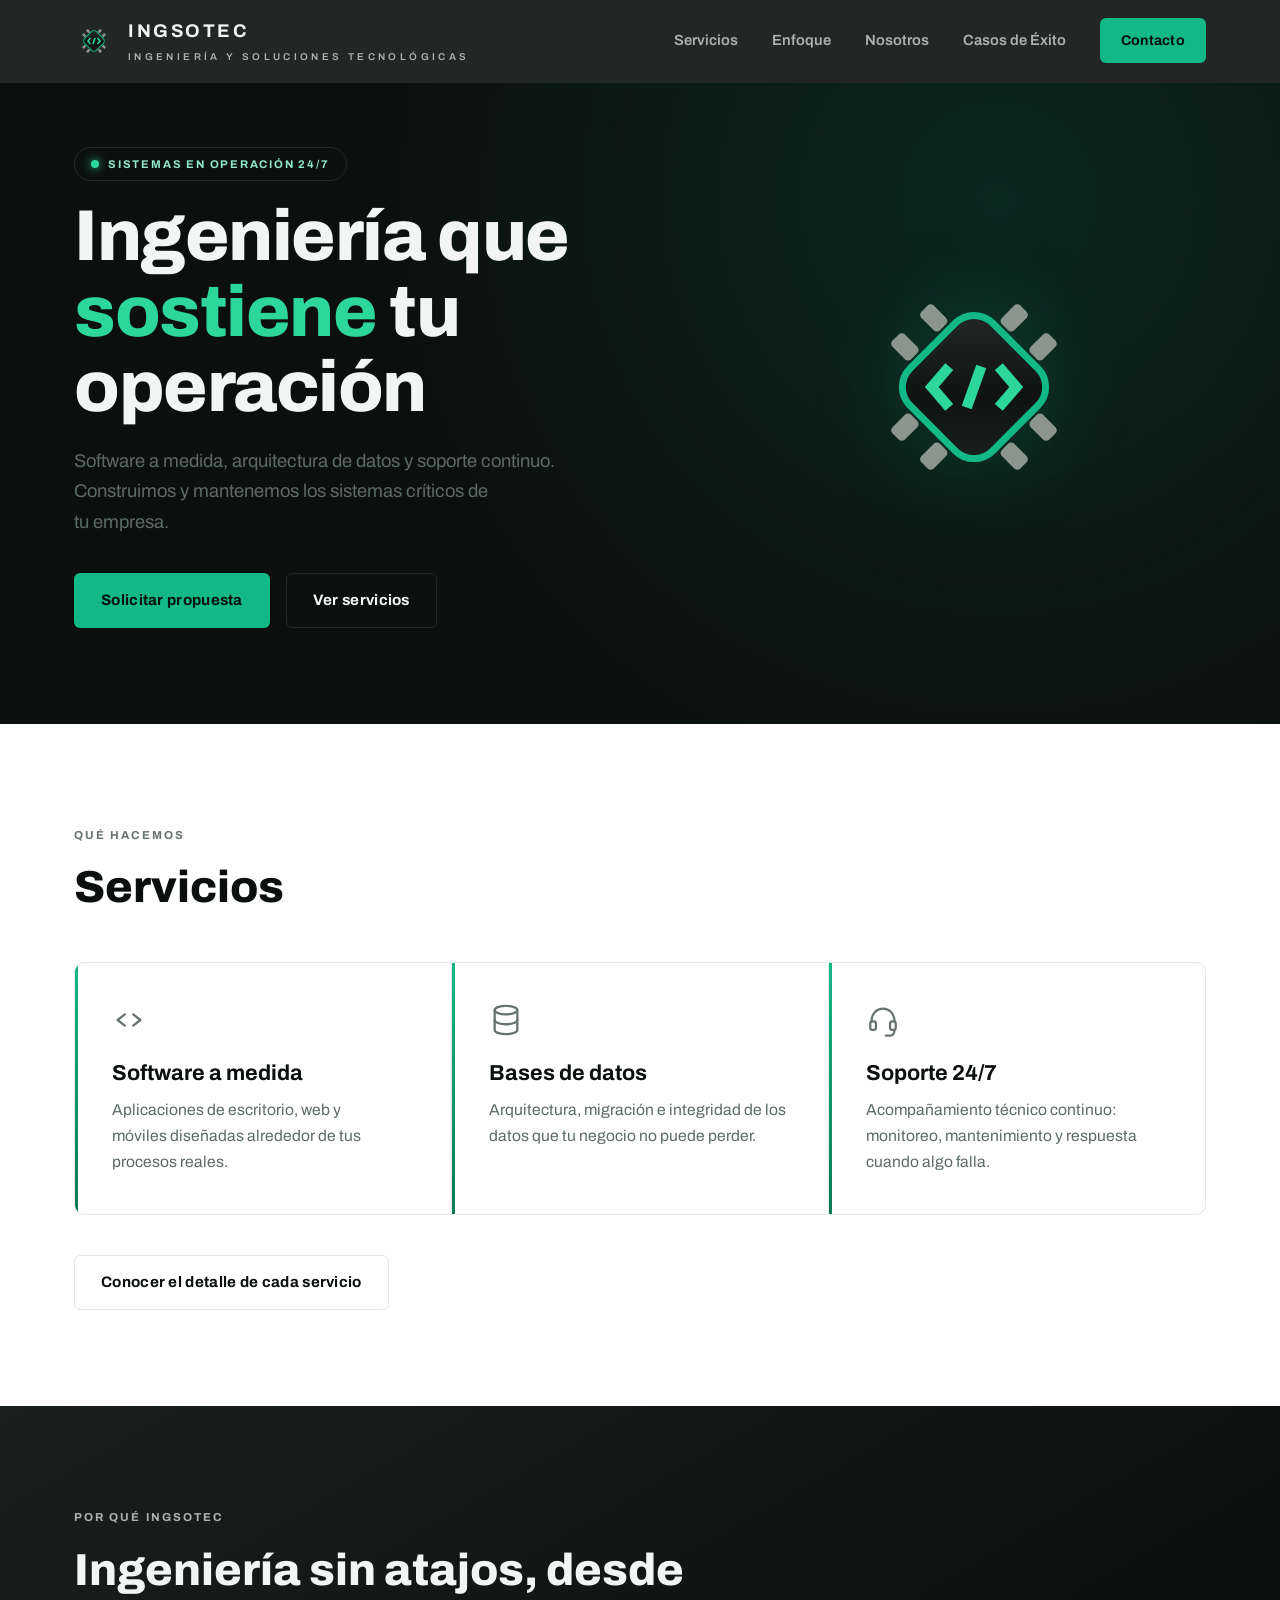
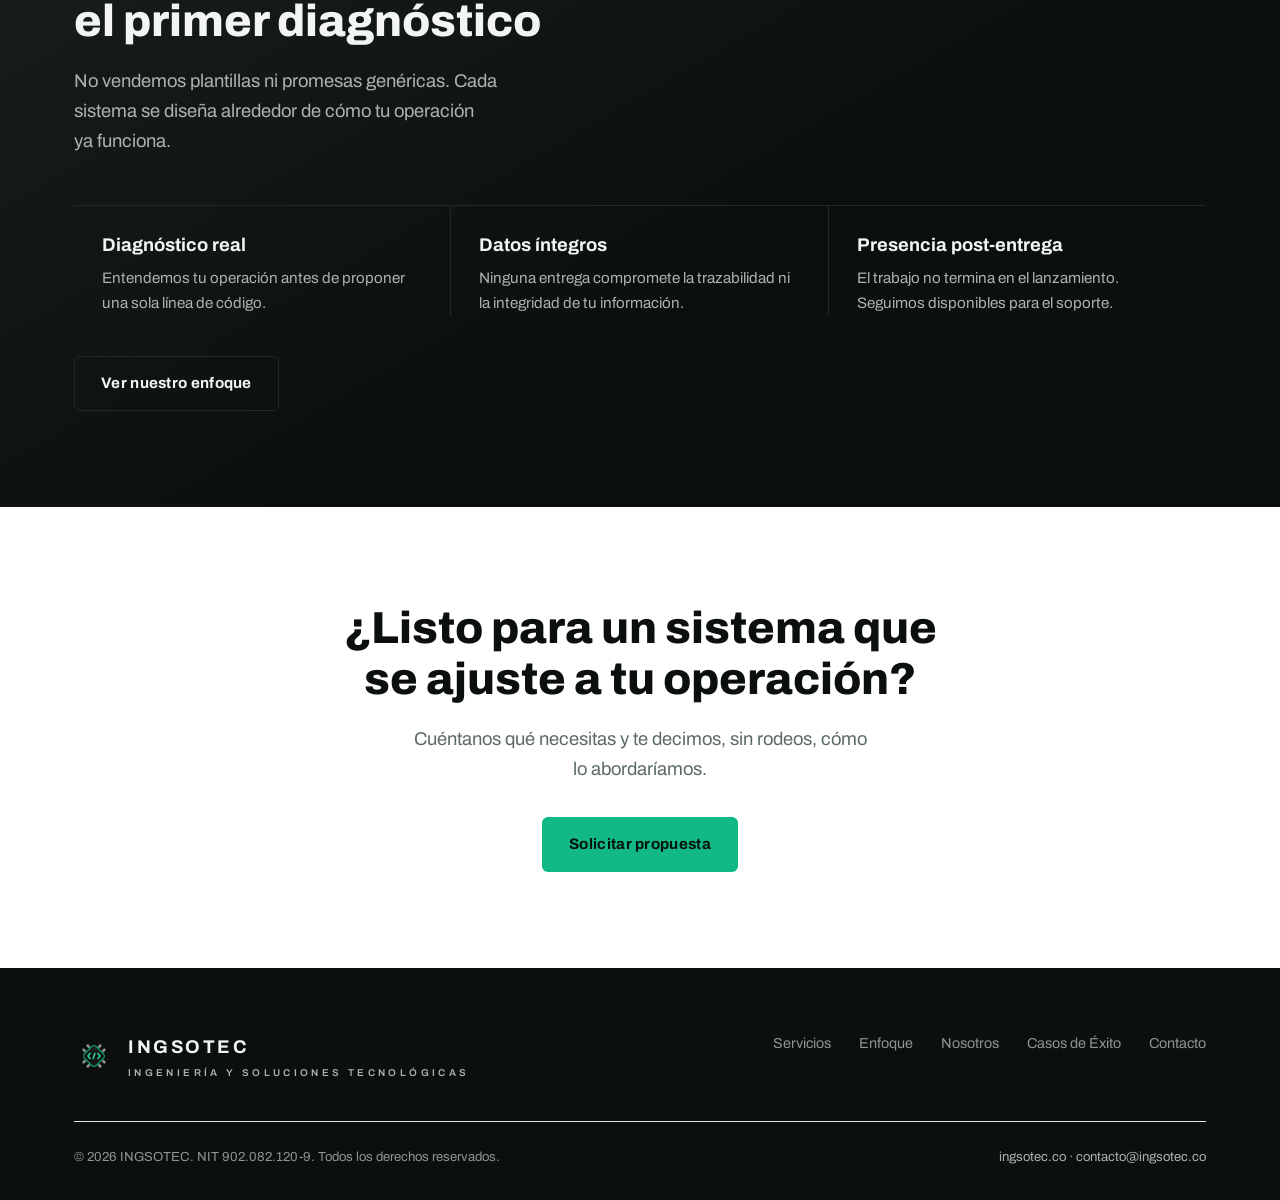
==== commit 93e18984: "Reintegrar Casos de Éxito con selector por empresa Casos de Éxito vuelve al nav de todas las páginas" ====
--- a/index.html
+++ b/index.html
@@ -51,6 +51,7 @@
       <a href="servicios.html">Servicios</a>
       <a href="enfoque.html">Enfoque</a>
       <a href="nosotros.html">Nosotros</a>
+      <a href="casos-exito.html">Casos de Éxito</a>
       <a href="contacto.html" class="btn btn--primary">Contacto</a>
     </nav>
 
@@ -218,6 +219,7 @@
         <a href="servicios.html">Servicios</a>
         <a href="enfoque.html">Enfoque</a>
         <a href="nosotros.html">Nosotros</a>
+        <a href="casos-exito.html">Casos de Éxito</a>
         <a href="contacto.html">Contacto</a>
       </nav>
     </div>
--- a/css/styles.css
+++ b/css/styles.css
@@ -599,6 +599,61 @@
   }
   .feature-row--reverse .feature-row__media,
   .feature-row--reverse .feature-row__text { order: initial; }
+}
+
+/* ---------- Selector de casos de éxito (por empresa) ---------- */
+
+.case-select-wrap {
+  display: inline-flex;
+  flex-direction: column;
+  align-items: center;
+  gap: 10px;
+  margin-top: 36px;
+}
+
+.case-select-label {
+  font-weight: 700;
+  font-size: 0.72rem;
+  letter-spacing: 0.16em;
+  text-transform: uppercase;
+  color: var(--steel-300);
+}
+
+.case-select-control {
+  position: relative;
+}
+
+.case-select-control::after {
+  content: "";
+  position: absolute;
+  right: 18px;
+  top: 50%;
+  width: 8px;
+  height: 8px;
+  border-right: 2px solid var(--steel-200);
+  border-bottom: 2px solid var(--steel-200);
+  transform: translateY(-70%) rotate(45deg);
+  pointer-events: none;
+}
+
+.case-select-control select {
+  appearance: none;
+  -webkit-appearance: none;
+  background: var(--ink-850);
+  color: var(--text-on-dark);
+  border: 1px solid var(--line-dark);
+  border-radius: 8px;
+  padding: 12px 44px 12px 18px;
+  font-family: inherit;
+  font-weight: 600;
+  font-size: 0.95rem;
+  cursor: pointer;
+  min-width: 280px;
+}
+
+.case-select-control select:focus {
+  outline: none;
+  border-color: var(--em-base);
 }
 
 /* ---------- Timeline / Enfoque ---------- */
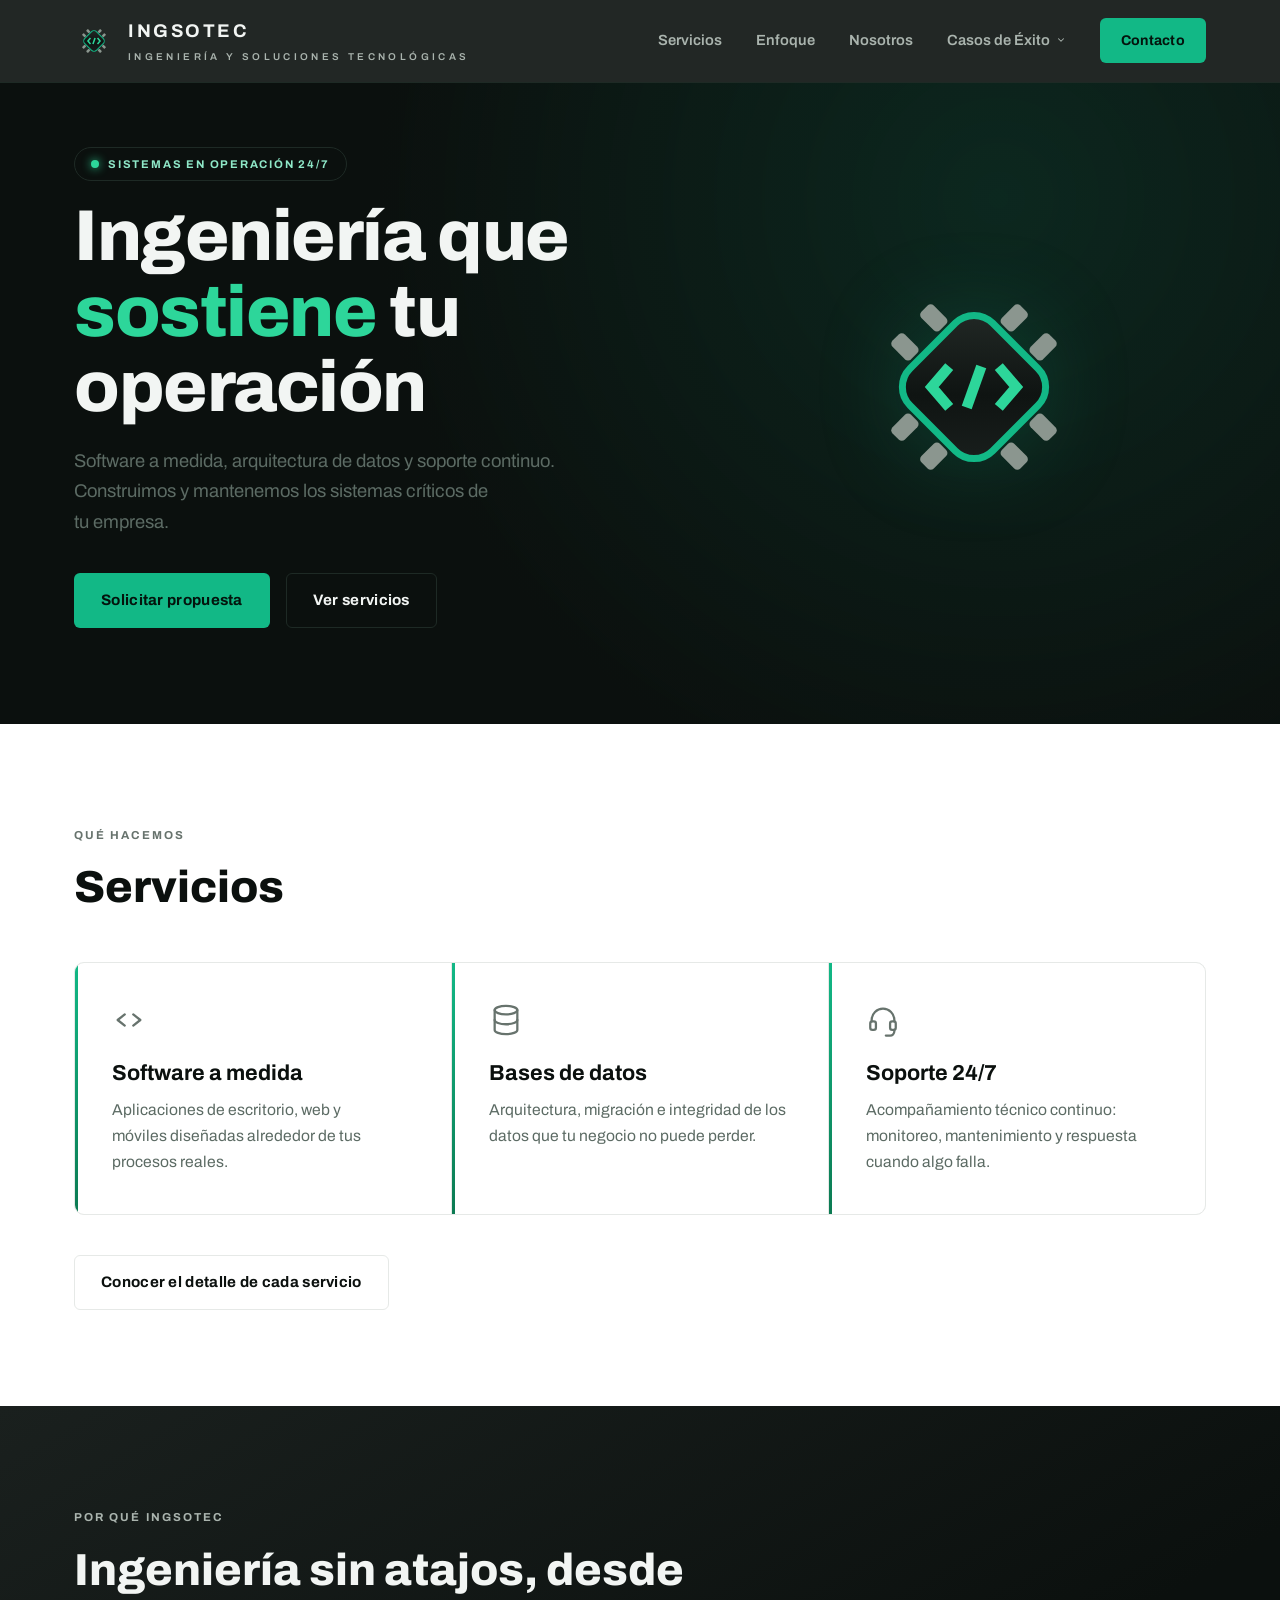
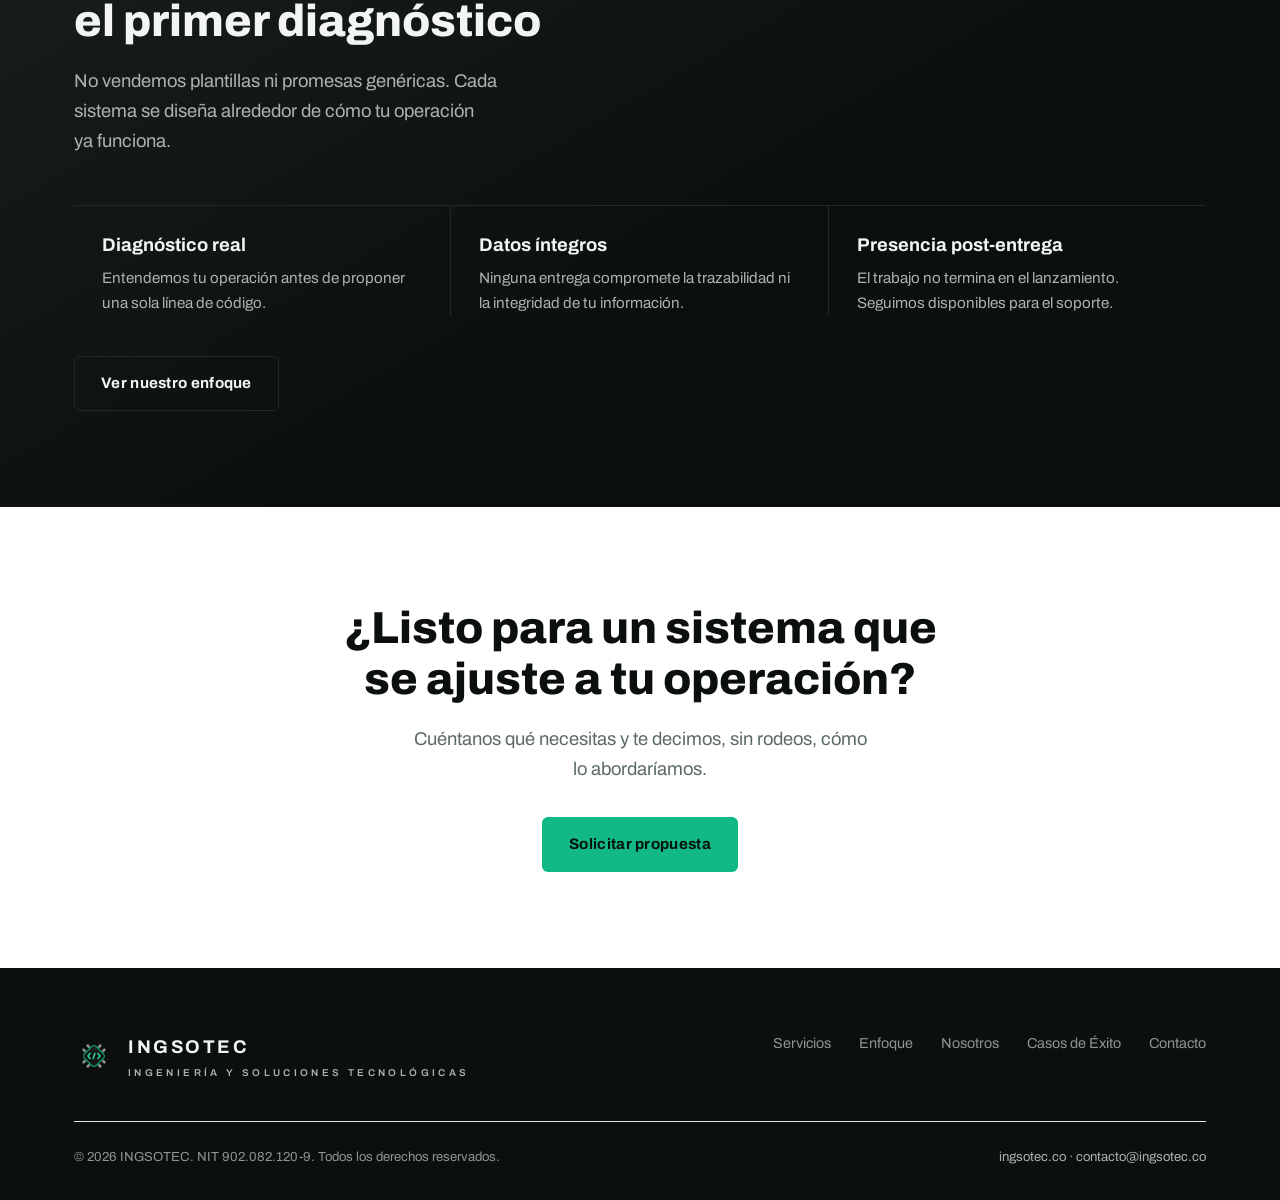
==== commit 8884ded0: "Convertir Casos de Éxito en dropdown desde el header "Casos de Éxito" ahora es un <details>/<summary" ====
--- a/index.html
+++ b/index.html
@@ -51,7 +51,15 @@
       <a href="servicios.html">Servicios</a>
       <a href="enfoque.html">Enfoque</a>
       <a href="nosotros.html">Nosotros</a>
-      <a href="casos-exito.html">Casos de Éxito</a>
+      <details class="nav-dropdown">
+        <summary class="nav-dropdown__trigger">Casos de Éxito
+          <svg class="nav-dropdown__chevron" viewBox="0 0 24 24" fill="none" stroke="currentColor" stroke-width="2.5" stroke-linecap="round" stroke-linejoin="round"><polyline points="6 9 12 15 18 9"/></svg>
+        </summary>
+        <div class="nav-dropdown__menu">
+          <a href="casos-exito.html" class="nav-dropdown__all">Ver todos los casos</a>
+          <a href="casos-exito.html?empresa=ingesam">INGESAM ASEO S.A.S E.S.P.</a>
+        </div>
+      </details>
       <a href="contacto.html" class="btn btn--primary">Contacto</a>
     </nav>
 
--- a/css/styles.css
+++ b/css/styles.css
@@ -262,6 +262,82 @@
 }
 
 .nav .btn--primary { padding: 10px 20px; font-size: 0.88rem; }
+
+/* Dropdown de navegación (Casos de Éxito > empresas) */
+.nav-dropdown {
+  position: relative;
+}
+
+.nav-dropdown__trigger {
+  display: flex;
+  align-items: center;
+  gap: 6px;
+  font-weight: 600;
+  font-size: 0.92rem;
+  color: var(--steel-200);
+  padding: 6px 0;
+  border-bottom: 2px solid transparent;
+  cursor: pointer;
+  list-style: none;
+  user-select: none;
+}
+
+.nav-dropdown__trigger::-webkit-details-marker { display: none; }
+
+.nav-dropdown__trigger:hover,
+.nav-dropdown[open] .nav-dropdown__trigger,
+.nav-dropdown--current .nav-dropdown__trigger {
+  color: var(--text-on-dark);
+  border-bottom-color: var(--em-base);
+}
+
+.nav-dropdown__chevron {
+  width: 10px;
+  height: 10px;
+  flex-shrink: 0;
+  transition: transform 0.15s ease;
+}
+
+.nav-dropdown[open] .nav-dropdown__chevron { transform: rotate(180deg); }
+
+.nav-dropdown__menu {
+  position: absolute;
+  top: calc(100% + 14px);
+  left: 0;
+  min-width: 240px;
+  background: var(--ink-850);
+  border: 1px solid var(--line-dark);
+  border-radius: 10px;
+  padding: 8px;
+  box-shadow: 0 20px 40px rgba(0, 0, 0, 0.4);
+  z-index: 30;
+}
+
+.nav-dropdown__menu a {
+  display: block;
+  padding: 10px 12px;
+  border-radius: 6px;
+  font-size: 0.9rem;
+  font-weight: 600;
+  color: var(--steel-200);
+}
+
+.nav-dropdown__menu a:hover {
+  background: var(--ink-800);
+  color: var(--text-on-dark);
+}
+
+.nav-dropdown__menu .nav-dropdown__all {
+  font-size: 0.72rem;
+  font-weight: 700;
+  letter-spacing: 0.1em;
+  text-transform: uppercase;
+  color: var(--steel-300);
+  border-bottom: 1px solid var(--line-dark);
+  border-radius: 0;
+  margin-bottom: 4px;
+  padding-bottom: 10px;
+}
 
 .nav-toggle {
   display: none;
@@ -847,6 +923,13 @@
     gap: 18px;
   }
   .site-header.is-open .nav .btn--primary { align-self: flex-start; }
+  .site-header.is-open .nav-dropdown { width: 100%; }
+  .site-header.is-open .nav-dropdown__menu {
+    position: static;
+    margin-top: 10px;
+    box-shadow: none;
+    width: 100%;
+  }
 }
 
 @media (max-width: 560px) {
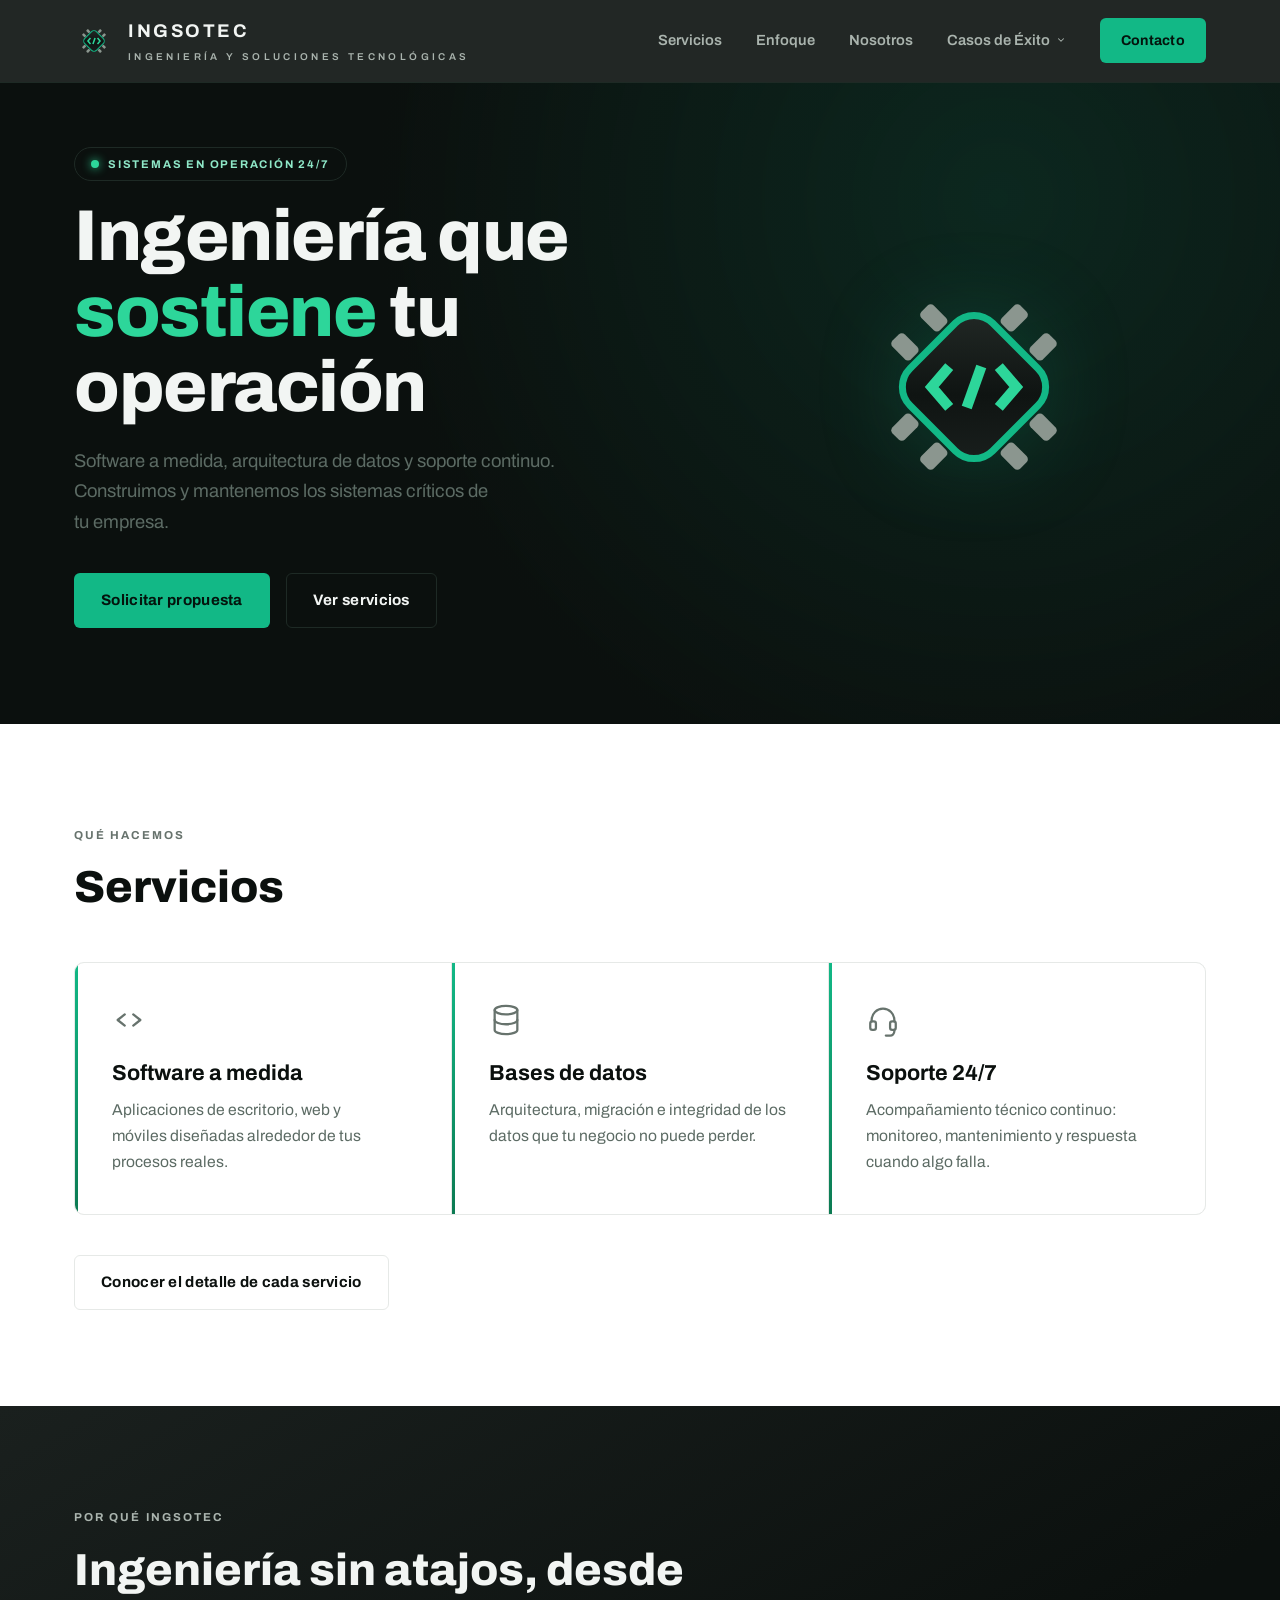
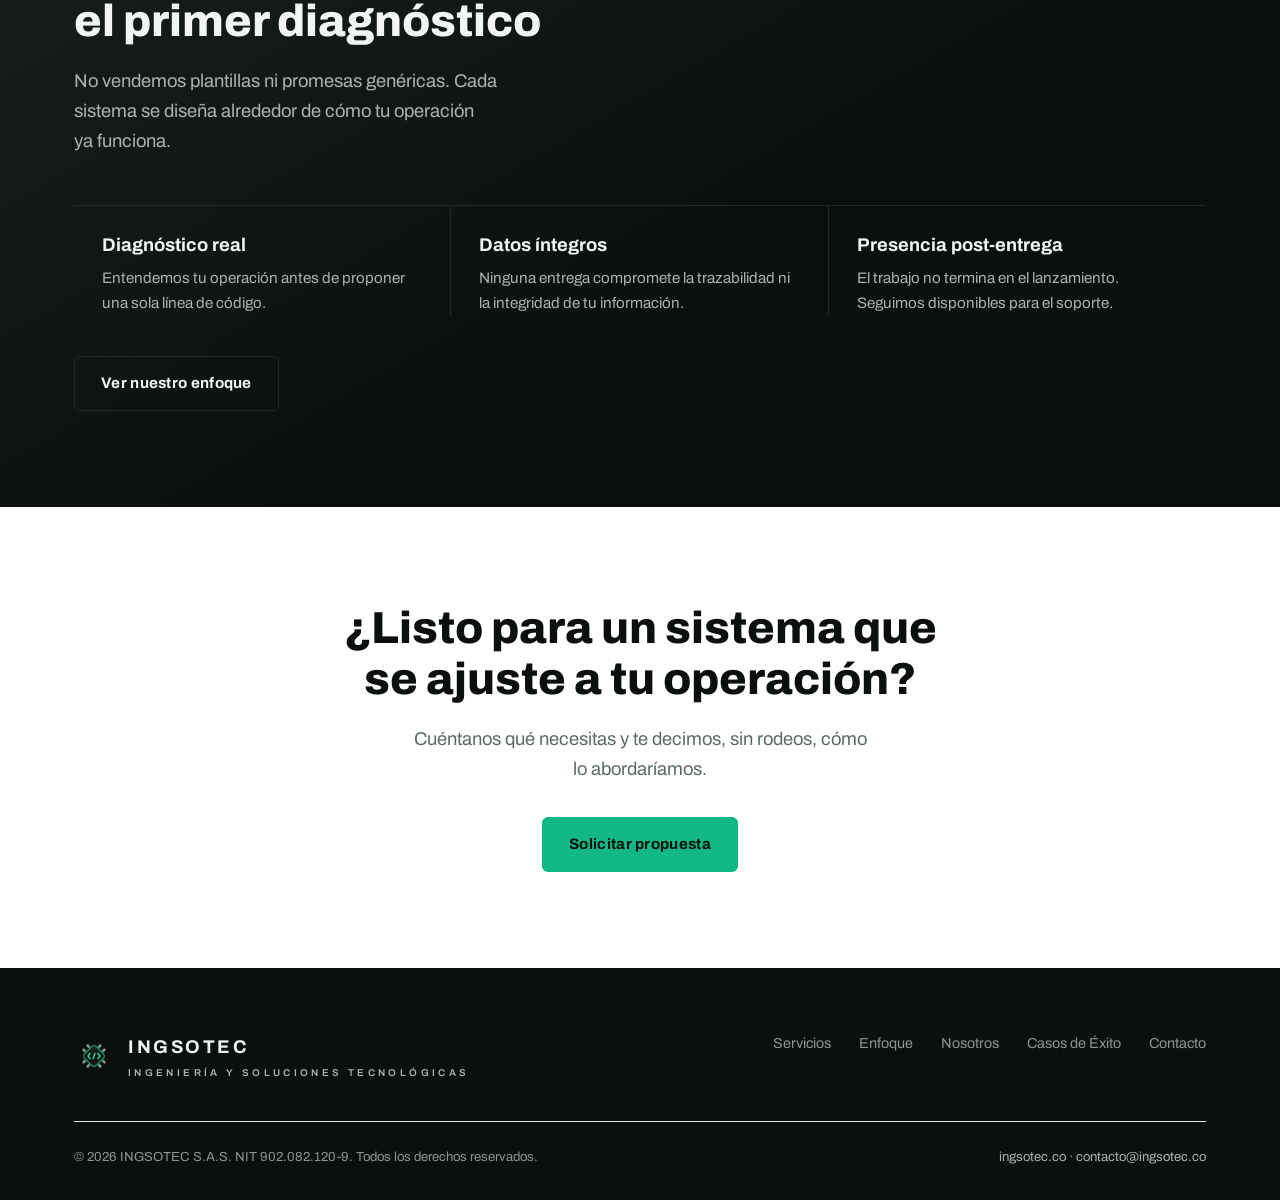
==== commit 81380801: "Actualizar página de Servicios con el portafolio real (5 servicios) Reemplaza las 3 tarjetas genéric" ====
--- a/index.html
+++ b/index.html
@@ -233,7 +233,7 @@
     </div>
     <hr class="hairline">
     <div class="footer-bottom">
-      <span class="footer-legal">© 2026 INGSOTEC. NIT 902.082.120-9. Todos los derechos reservados.</span>
+      <span class="footer-legal">© 2026 INGSOTEC S.A.S. NIT 902.082.120-9. Todos los derechos reservados.</span>
       <span>ingsotec.co · contacto@ingsotec.co</span>
     </div>
   </div>
--- a/css/styles.css
+++ b/css/styles.css
@@ -730,6 +730,49 @@
 .case-select-control select:focus {
   outline: none;
   border-color: var(--em-base);
+}
+
+/* ---------- Lista numerada de servicios ---------- */
+
+.service-list {
+  margin-top: 8px;
+  border-top: 1px solid var(--line);
+}
+
+.service-item {
+  display: grid;
+  grid-template-columns: 64px 1fr;
+  gap: 24px;
+  padding: 36px 0;
+  border-bottom: 1px solid var(--line);
+}
+
+.service-item__num {
+  font-weight: 800;
+  font-size: 1.7rem;
+  line-height: 1;
+  color: var(--em-deep);
+}
+
+.service-item__body h3 { margin-bottom: 8px; }
+
+.service-item__body p {
+  color: var(--text-on-light-muted);
+  max-width: 64ch;
+}
+
+.service-quote-tag {
+  display: inline-block;
+  margin-top: 14px;
+  font-weight: 700;
+  font-size: 0.72rem;
+  letter-spacing: 0.12em;
+  text-transform: uppercase;
+  color: var(--em-deep);
+}
+
+@media (max-width: 560px) {
+  .service-item { grid-template-columns: 1fr; gap: 8px; }
 }
 
 /* ---------- Timeline / Enfoque ---------- */
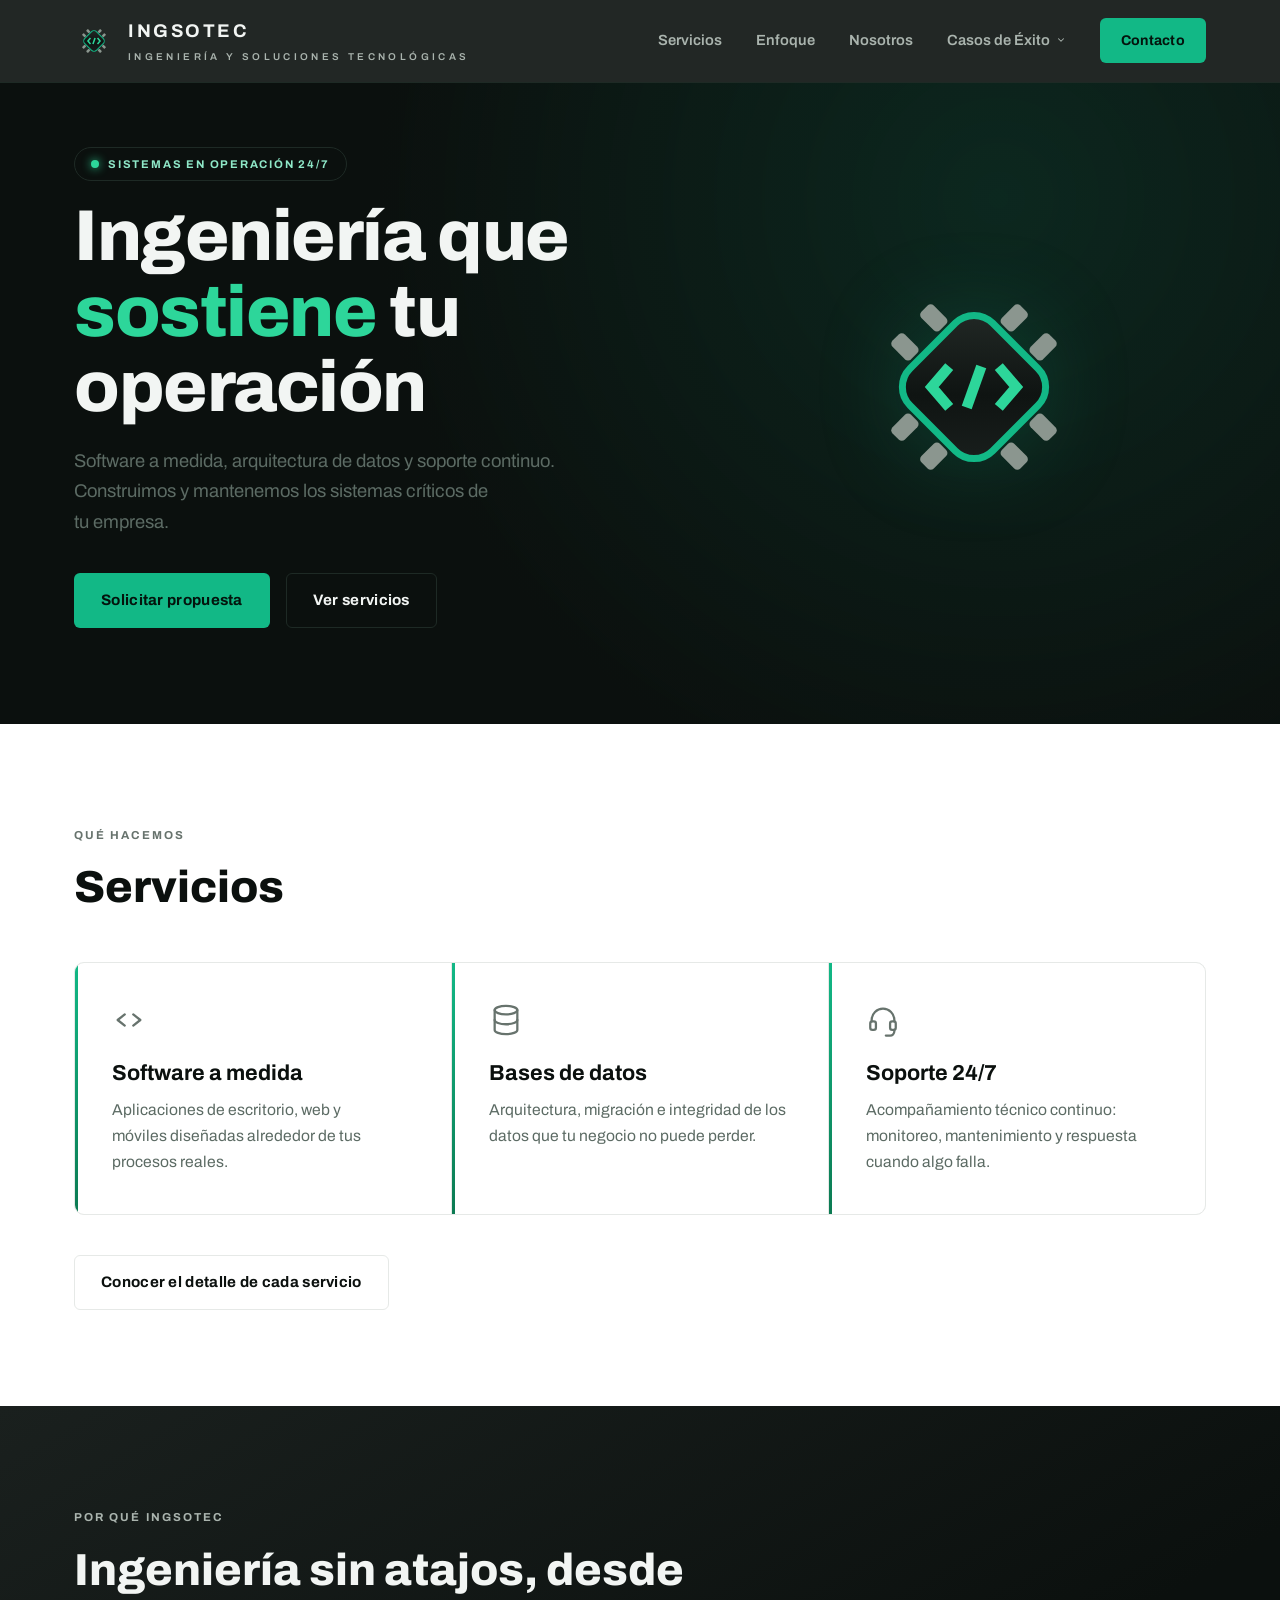
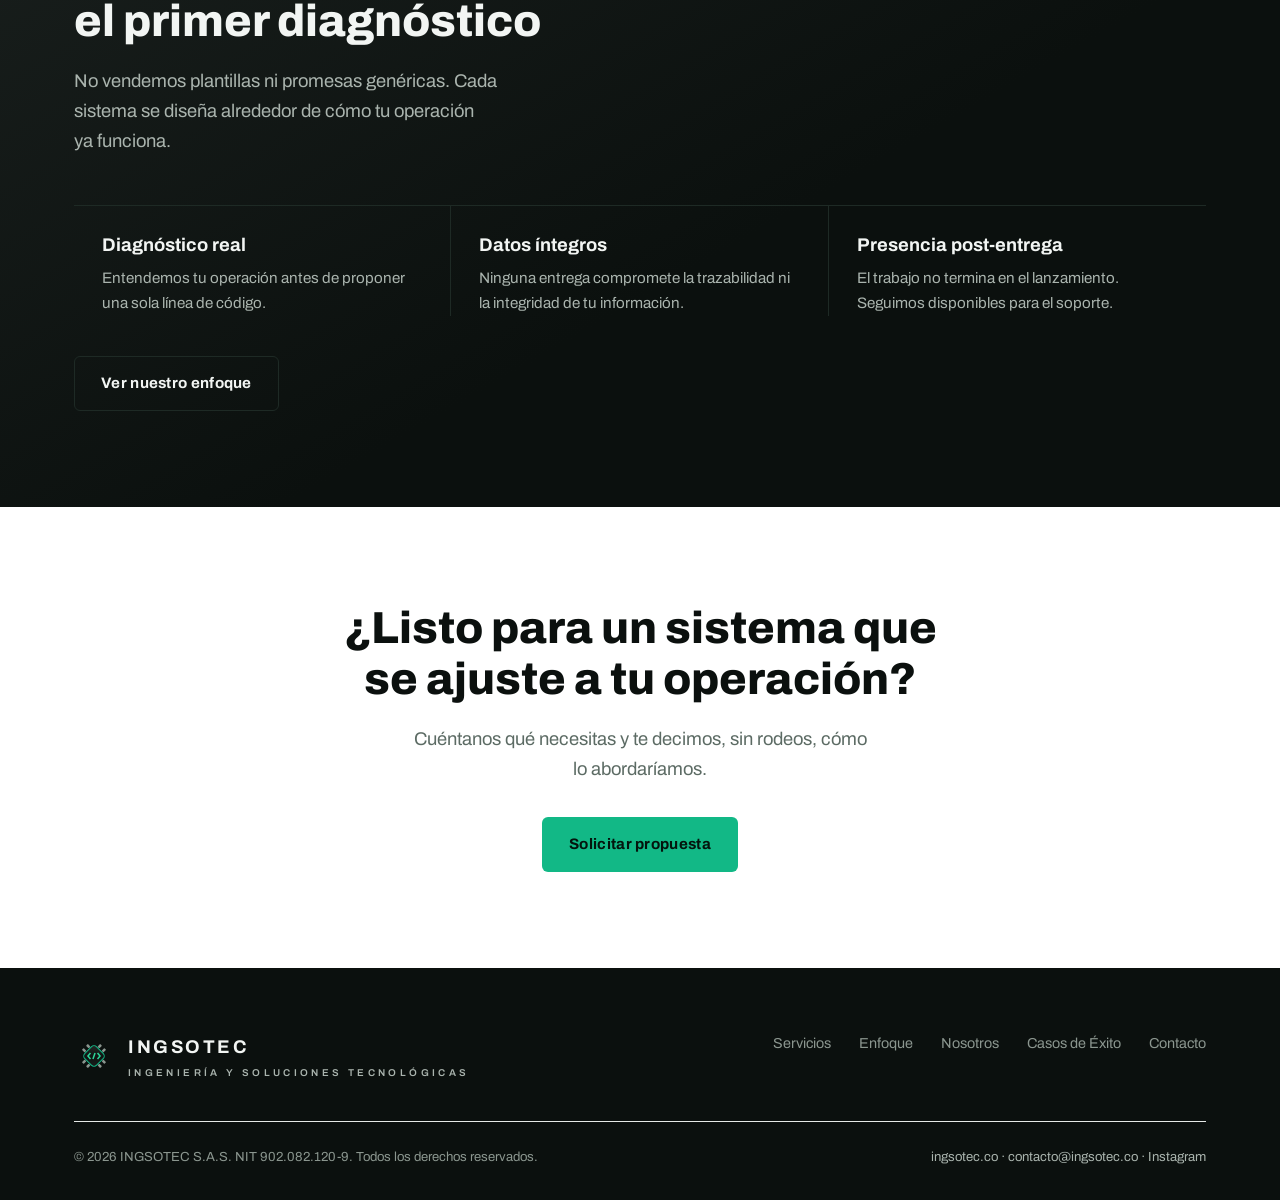
==== commit 5f277548: "Anexar cuenta de Instagram en footer y pagina de contacto" ====
--- a/index.html
+++ b/index.html
@@ -234,7 +234,7 @@
     <hr class="hairline">
     <div class="footer-bottom">
       <span class="footer-legal">© 2026 INGSOTEC S.A.S. NIT 902.082.120-9. Todos los derechos reservados.</span>
-      <span>ingsotec.co · contacto@ingsotec.co</span>
+      <span>ingsotec.co · contacto@ingsotec.co · <a href="https://www.instagram.com/ingsotec.co" target="_blank" rel="noopener">Instagram</a></span>
     </div>
   </div>
 </footer>
--- a/css/styles.css
+++ b/css/styles.css
@@ -890,6 +890,16 @@
 
 .field textarea { resize: vertical; min-height: 110px; }
 
+.form-status {
+  margin-top: 16px;
+  font-size: 0.9rem;
+  font-weight: 600;
+  min-height: 1.2em;
+}
+
+.form-status--ok { color: var(--em-deep); }
+.form-status--error { color: #b3413a; }
+
 /* ---------- Footer ---------- */
 
 .site-footer {
@@ -932,6 +942,8 @@
 .footer-bottom .footer-legal {
   color: var(--steel-300);
 }
+
+.footer-bottom a:hover { color: var(--em-soft); }
 
 /* ---------- Responsive ---------- */
 
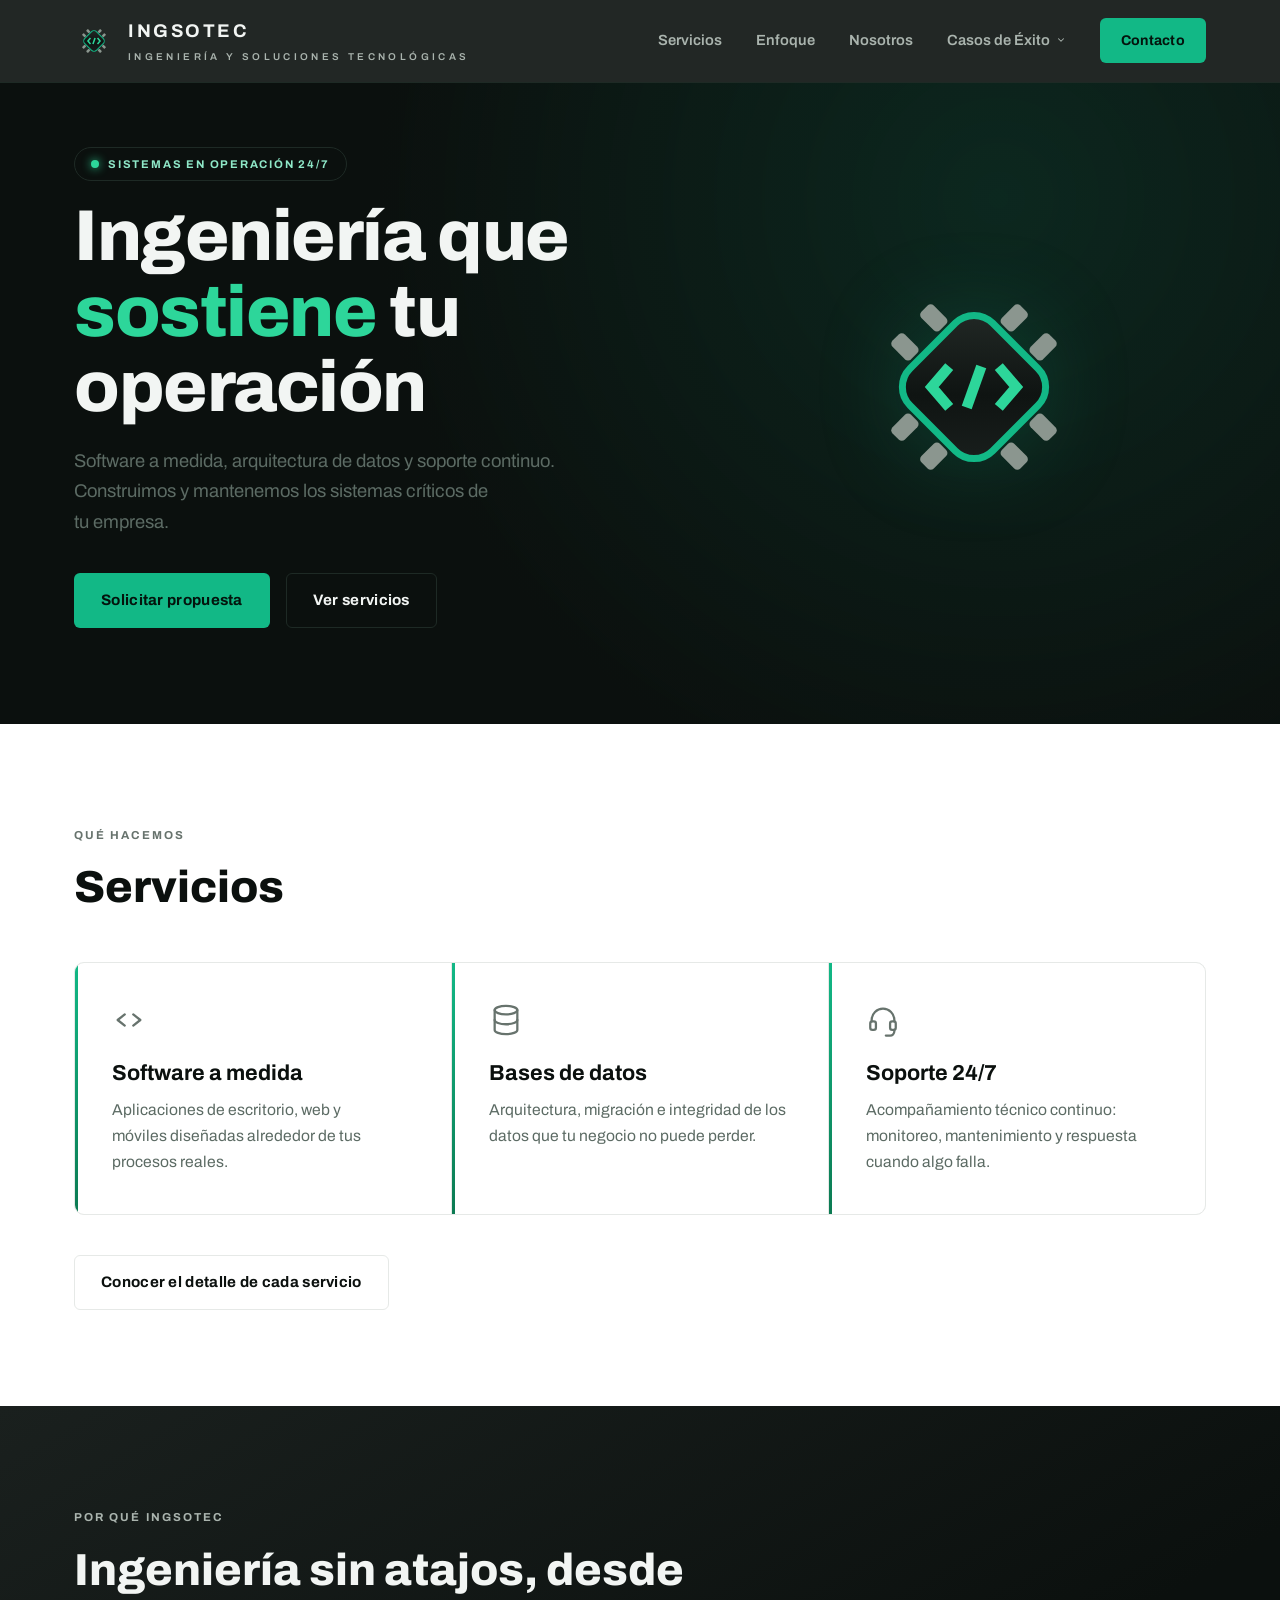
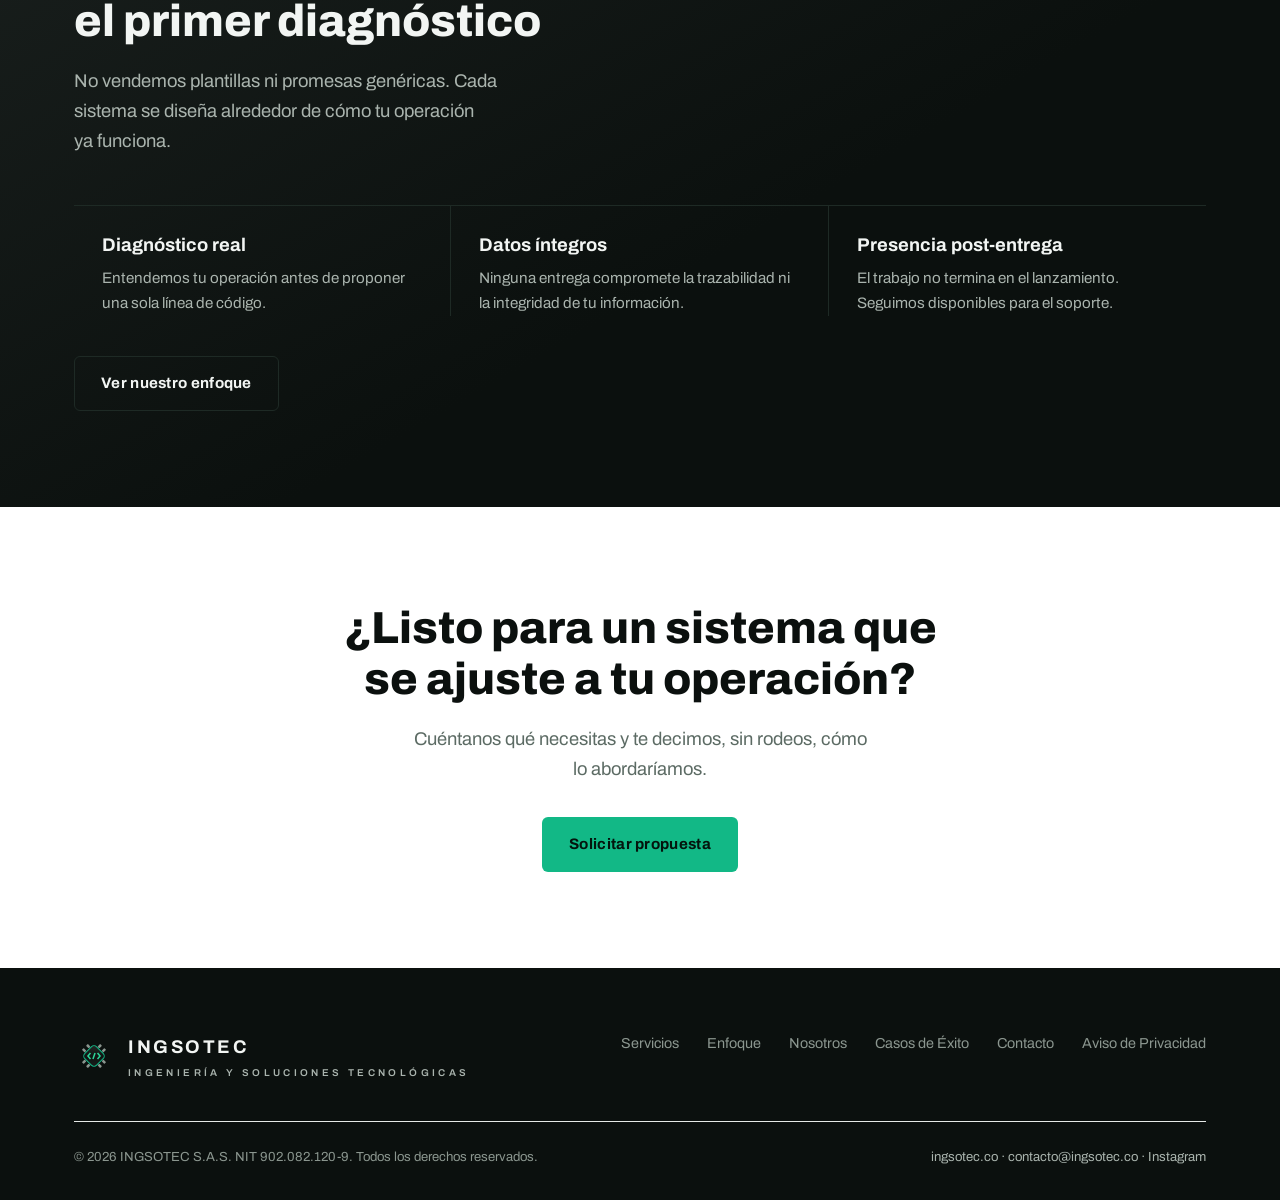
==== commit 8354500d: "Añade SEO, accesibilidad y páginas legales/error faltantes - robots.txt, sitemap.xml y site.webmanif" ====
--- a/index.html
+++ b/index.html
@@ -5,14 +5,56 @@
 <meta name="viewport" content="width=device-width, initial-scale=1.0">
 <title>INGSOTEC — Ingeniería y Soluciones Tecnológicas</title>
 <meta name="description" content="INGSOTEC: software a medida, arquitectura de bases de datos y soporte técnico continuo. Ingeniería que sostiene tu operación.">
-<link rel="icon" type="image/svg+xml" href="data:image/svg+xml,%3Csvg xmlns='http://www.w3.org/2000/svg' viewBox='0 0 96 96'%3E%3Cg transform='rotate(45 48 48)'%3E%3Cg fill='%2367736d'%3E%3Crect x='38' y='17' width='6' height='9' rx='1.5'/%3E%3Crect x='52' y='17' width='6' height='9' rx='1.5'/%3E%3Crect x='38' y='70' width='6' height='9' rx='1.5'/%3E%3Crect x='52' y='70' width='6' height='9' rx='1.5'/%3E%3Crect x='17' y='38' width='9' height='6' rx='1.5'/%3E%3Crect x='17' y='52' width='9' height='6' rx='1.5'/%3E%3Crect x='70' y='38' width='9' height='6' rx='1.5'/%3E%3Crect x='70' y='52' width='9' height='6' rx='1.5'/%3E%3C/g%3E%3Crect x='28' y='28' width='40' height='40' rx='9' fill='%23aab4ad'/%3E%3C/g%3E%3Cg fill='none' stroke='%230C7A52' stroke-width='4.6' stroke-linecap='butt' stroke-linejoin='miter'%3E%3Cpolyline points='39.5,41 33.5,48 39.5,55'/%3E%3Cpolyline points='56.5,41 62.5,48 56.5,55'/%3E%3Cline x1='50.5' y1='41' x2='45.5' y2='55'/%3E%3C/g%3E%3C/svg%3E">
+<link rel="canonical" href="https://ingsotec.co/">
+
+<meta property="og:type" content="website">
+<meta property="og:site_name" content="INGSOTEC">
+<meta property="og:locale" content="es_CO">
+<meta property="og:url" content="https://ingsotec.co/">
+<meta property="og:title" content="INGSOTEC — Ingeniería y Soluciones Tecnológicas">
+<meta property="og:description" content="Software a medida, arquitectura de bases de datos y soporte técnico continuo. Ingeniería que sostiene tu operación.">
+<meta property="og:image" content="https://ingsotec.co/assets/og-image.png">
+<meta property="og:image:width" content="1200">
+<meta property="og:image:height" content="630">
+<meta name="twitter:card" content="summary_large_image">
+<meta name="twitter:title" content="INGSOTEC — Ingeniería y Soluciones Tecnológicas">
+<meta name="twitter:description" content="Software a medida, arquitectura de bases de datos y soporte técnico continuo. Ingeniería que sostiene tu operación.">
+<meta name="twitter:image" content="https://ingsotec.co/assets/og-image.png">
+
+<meta name="theme-color" content="#0b100e">
+<link rel="manifest" href="site.webmanifest">
+<link rel="icon" type="image/png" sizes="32x32" href="assets/favicon-32.png">
+<link rel="icon" type="image/png" sizes="16x16" href="assets/favicon-16.png">
+<link rel="apple-touch-icon" sizes="180x180" href="assets/apple-touch-icon.png">
+<link rel="icon" type="image/svg+xml" href="data:image/svg+xml,%3Csvg xmlns='http://www.w3.org/2000/svg' viewBox='0 0 96 96'%3E%3Cg transform='rotate(45 48 48)'%3E%3Cg fill='%2367736d'%3E%3Crect x='38' y='17' width='6' height='9' rx='1.5'/%3E%3Crect x='52' y='17' width='6' height='9' rx='1.5'/%3E%3Crect x='38' y='70' width='6' height='9' rx='1.5'/%3E%3Crect x='52' y='70' width='6' height='9' rx='1.5'/%3E%3Crect x='17' y='38' width='9' height='6' rx='1.5'/%3E%3Crect x='17' y='52' width='9' height='6' rx='1.5'/%3E%3Crect x='70' y='38' width='9' height='6' rx='1.5'/%3E%3Crect x='70' y='52' width='9' height='6' rx='1.5'/%3E%3C/g%3E%3Crect x='28' y='28' width='40' height='40' rx='9' fill='%230b100e'/%3E%3C/g%3E%3Cg fill='none' stroke='%232DD69A' stroke-width='4.6' stroke-linecap='butt' stroke-linejoin='miter'%3E%3Cpolyline points='39.5,41 33.5,48 39.5,55'/%3E%3Cpolyline points='56.5,41 62.5,48 56.5,55'/%3E%3Cline x1='50.5' y1='41' x2='45.5' y2='55'/%3E%3C/g%3E%3C/svg%3E">
 <link rel="preconnect" href="https://fonts.googleapis.com">
 <link rel="preconnect" href="https://fonts.gstatic.com" crossorigin>
 <link href="https://fonts.googleapis.com/css2?family=Archivo:wght@400;500;600;700;800;900&display=swap" rel="stylesheet">
 <link rel="stylesheet" href="css/styles.css">
 <script>document.documentElement.classList.add('js');</script>
+<script type="application/ld+json">
+{
+  "@context": "https://schema.org",
+  "@type": "Organization",
+  "name": "INGSOTEC",
+  "legalName": "INGSOTEC S.A.S.",
+  "url": "https://ingsotec.co/",
+  "logo": "https://ingsotec.co/assets/icon-512.png",
+  "image": "https://ingsotec.co/assets/og-image.png",
+  "description": "Ingeniería y soluciones tecnológicas: software a medida, arquitectura de bases de datos y soporte técnico continuo.",
+  "email": "contacto@ingsotec.co",
+  "telephone": "+57-315-158-6372",
+  "address": {
+    "@type": "PostalAddress",
+    "addressCountry": "CO"
+  },
+  "sameAs": ["https://www.instagram.com/ingsotec.co"]
+}
+</script>
 </head>
 <body>
+
+<a href="#main-content" class="skip-link">Saltar al contenido principal</a>
 
 <header class="site-header">
   <div class="container">
@@ -69,6 +111,7 @@
   </div>
 </header>
 
+<main id="main-content">
 <section class="hero section--radial">
   <div class="container hero-split">
     <div class="hero__text">
@@ -188,6 +231,7 @@
     <a href="contacto.html" class="btn btn--primary">Solicitar propuesta</a>
   </div>
 </section>
+</main>
 
 <footer class="site-footer">
   <div class="container">
@@ -229,6 +273,7 @@
         <a href="nosotros.html">Nosotros</a>
         <a href="casos-exito.html">Casos de Éxito</a>
         <a href="contacto.html">Contacto</a>
+        <a href="privacidad.html">Aviso de Privacidad</a>
       </nav>
     </div>
     <hr class="hairline">
--- a/css/styles.css
+++ b/css/styles.css
@@ -53,6 +53,25 @@
 p, h1, h2, h3, h4 { text-wrap: pretty; margin: 0; }
 
 a { color: inherit; text-decoration: none; }
+
+/* ---------- Accesibilidad ---------- */
+
+.skip-link {
+  position: absolute;
+  top: -60px;
+  left: 16px;
+  z-index: 100;
+  background: var(--em-base);
+  color: var(--ink-900);
+  font-weight: 700;
+  padding: 12px 20px;
+  border-radius: 8px;
+  transition: top 0.15s ease;
+}
+
+.skip-link:focus {
+  top: 16px;
+}
 
 .container {
   max-width: var(--container);
@@ -450,8 +469,20 @@
   overflow: hidden;
 }
 
+.grid-2 {
+  display: grid;
+  grid-template-columns: repeat(2, 1fr);
+  gap: 1px;
+  background: var(--line);
+  border: 1px solid var(--line);
+  border-radius: 10px;
+  overflow: hidden;
+}
+
 .section--dark .grid-3,
-.section--radial .grid-3 {
+.section--radial .grid-3,
+.section--dark .grid-2,
+.section--radial .grid-2 {
   background: var(--line-dark);
   border-color: var(--line-dark);
 }
@@ -469,6 +500,8 @@
   border-left: 3px solid transparent;
   border-image: linear-gradient(180deg, var(--em-base), var(--em-deep)) 1;
 }
+
+.card--wide { grid-column: span 2; }
 
 .card .icon {
   width: 34px;
@@ -732,49 +765,6 @@
   border-color: var(--em-base);
 }
 
-/* ---------- Lista numerada de servicios ---------- */
-
-.service-list {
-  margin-top: 8px;
-  border-top: 1px solid var(--line);
-}
-
-.service-item {
-  display: grid;
-  grid-template-columns: 64px 1fr;
-  gap: 24px;
-  padding: 36px 0;
-  border-bottom: 1px solid var(--line);
-}
-
-.service-item__num {
-  font-weight: 800;
-  font-size: 1.7rem;
-  line-height: 1;
-  color: var(--em-deep);
-}
-
-.service-item__body h3 { margin-bottom: 8px; }
-
-.service-item__body p {
-  color: var(--text-on-light-muted);
-  max-width: 64ch;
-}
-
-.service-quote-tag {
-  display: inline-block;
-  margin-top: 14px;
-  font-weight: 700;
-  font-size: 0.72rem;
-  letter-spacing: 0.12em;
-  text-transform: uppercase;
-  color: var(--em-deep);
-}
-
-@media (max-width: 560px) {
-  .service-item { grid-template-columns: 1fr; gap: 8px; }
-}
-
 /* ---------- Timeline / Enfoque ---------- */
 
 .timeline {
@@ -949,6 +939,8 @@
 
 @media (max-width: 860px) {
   .grid-3 { grid-template-columns: 1fr; }
+  .grid-2 { grid-template-columns: 1fr; }
+  .card--wide { grid-column: span 1; }
   .stats-grid { grid-template-columns: 1fr; gap: 40px; }
   .value-row { grid-template-columns: 1fr; }
   .value-item { border-right: none; border-bottom: 1px solid var(--line-dark); padding-bottom: 24px; }
